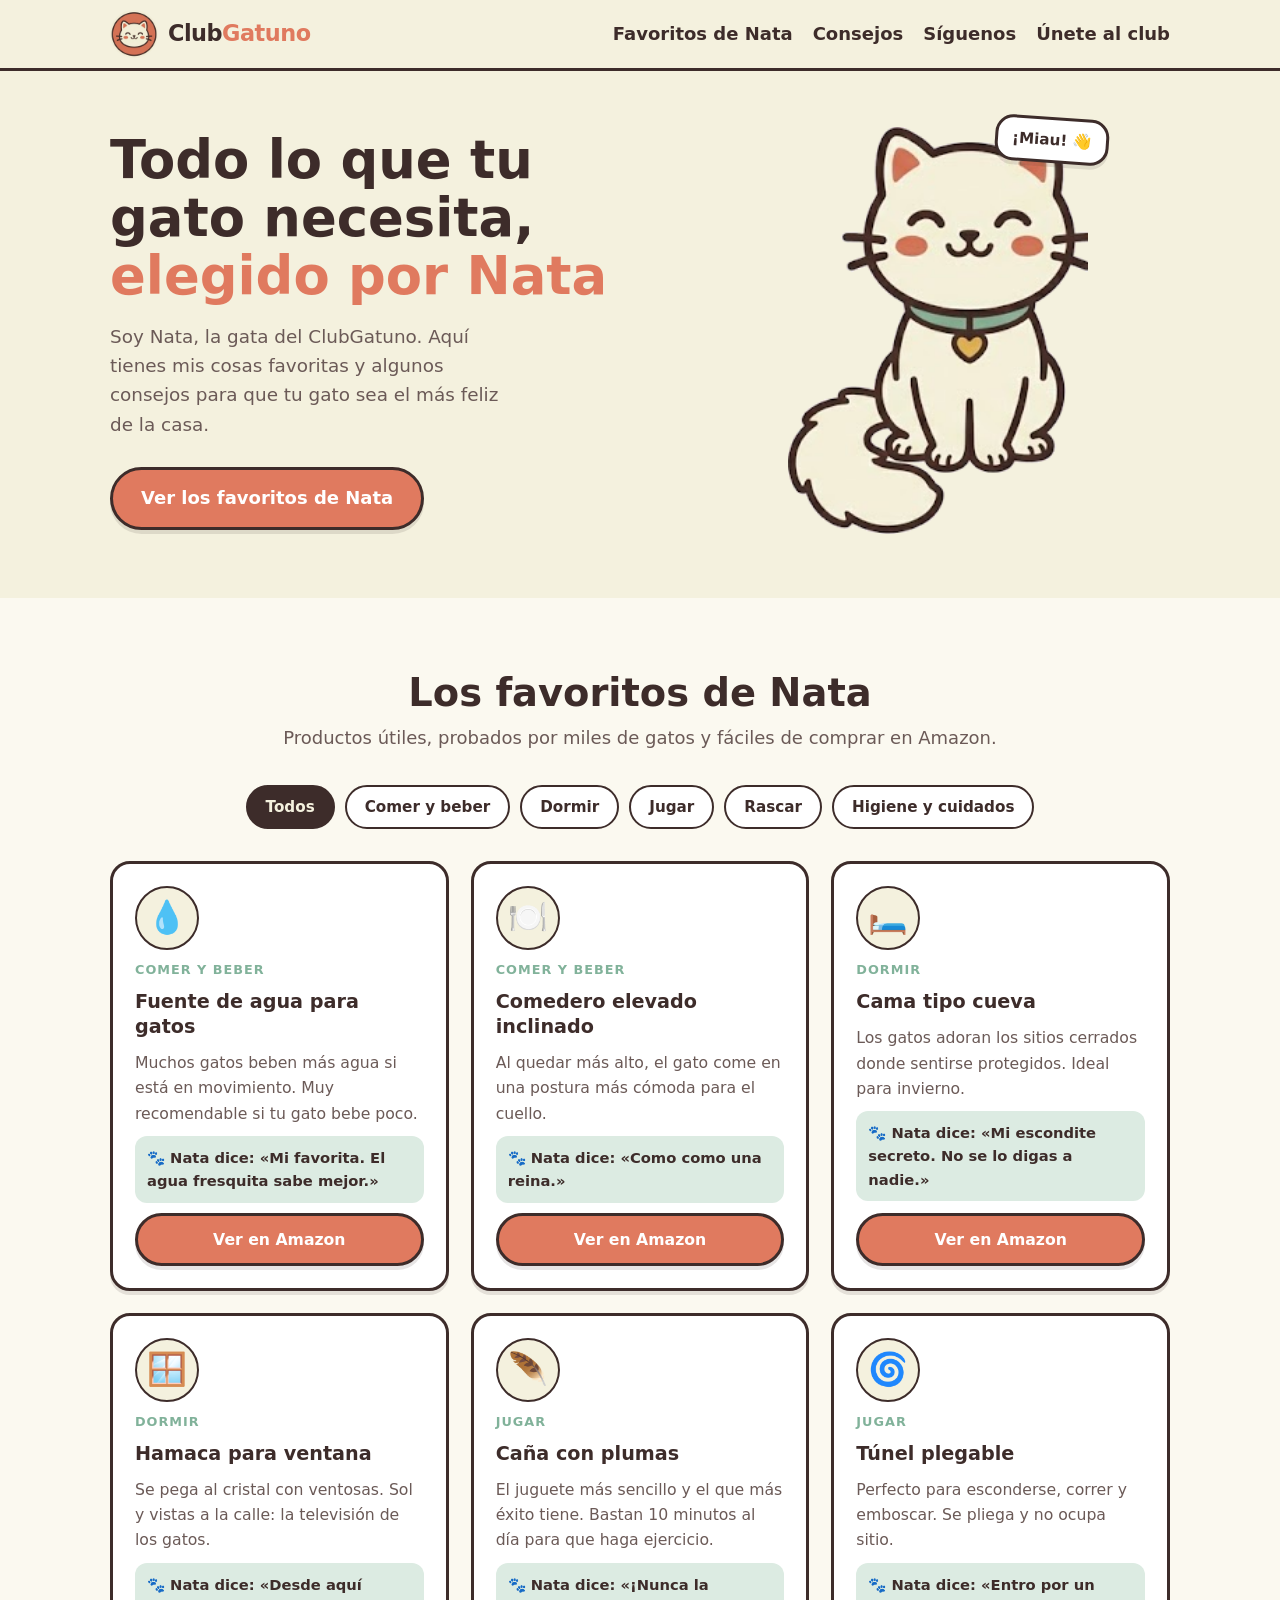
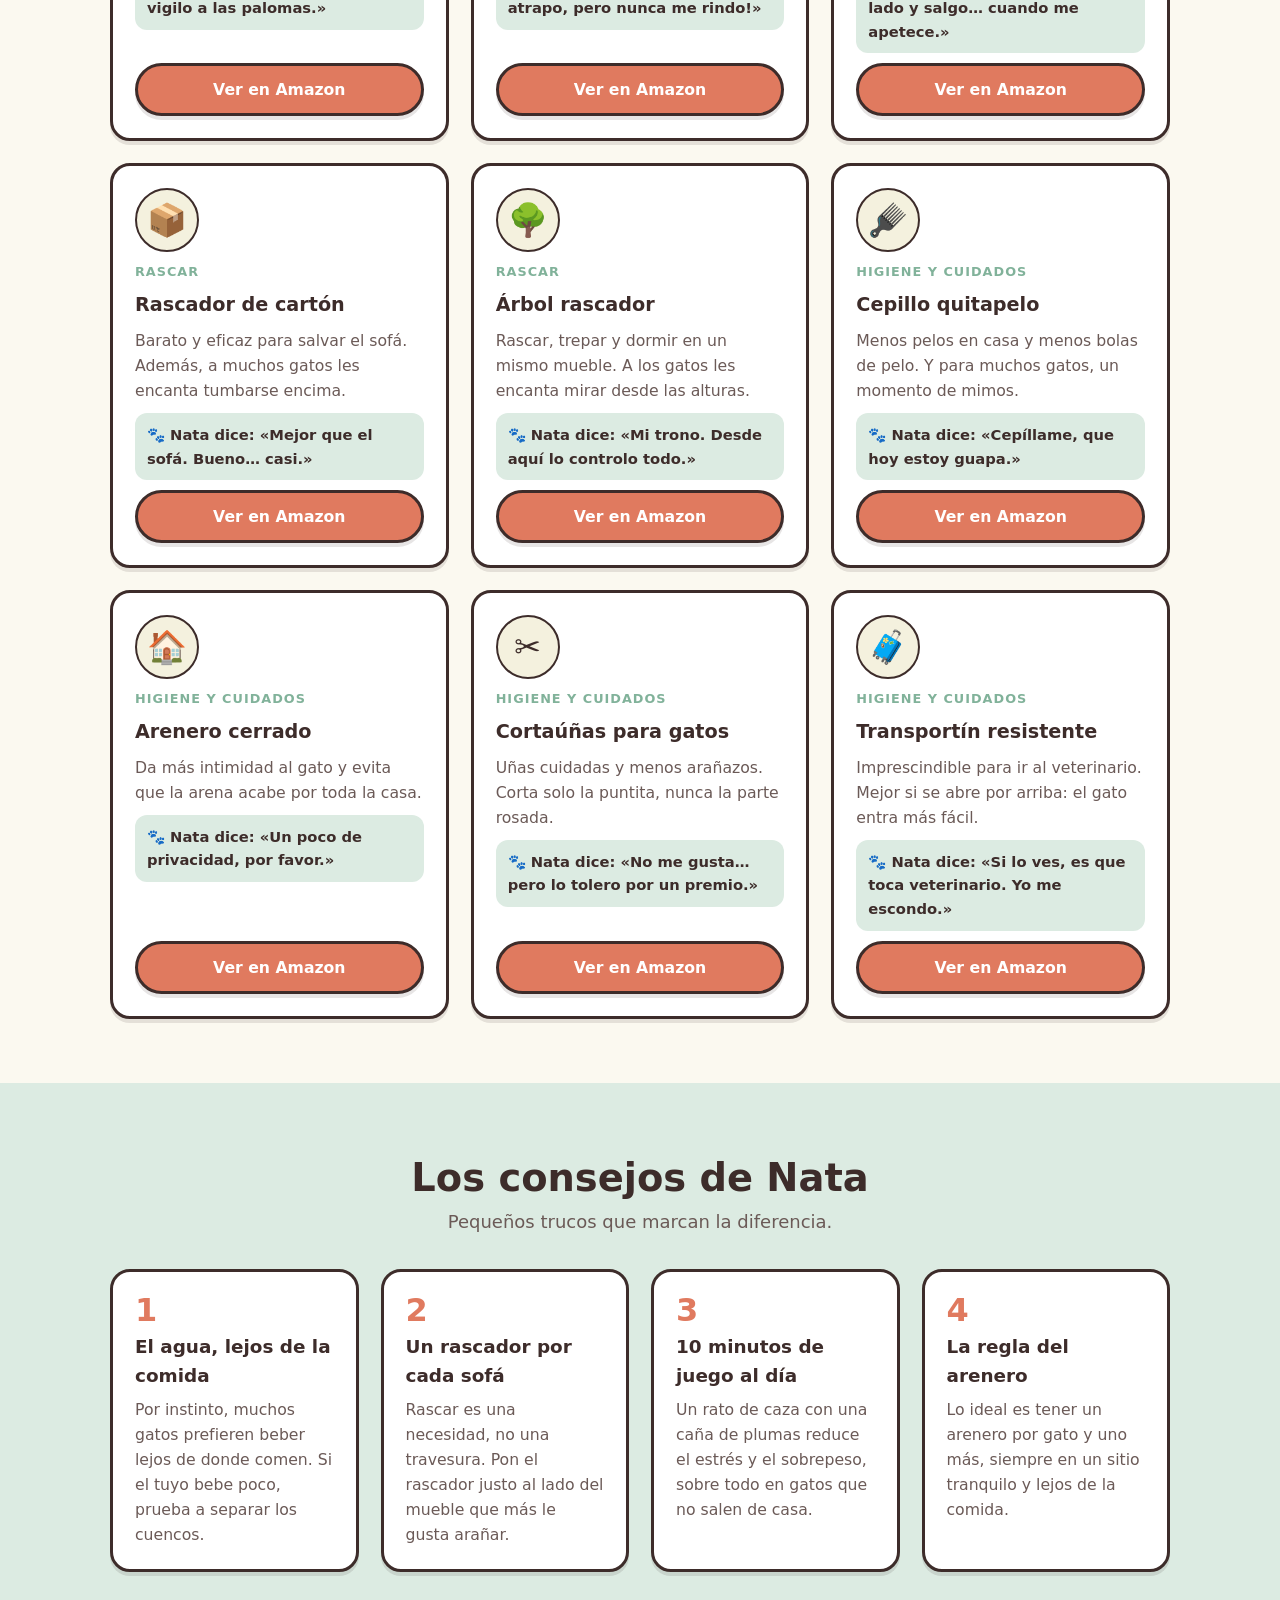
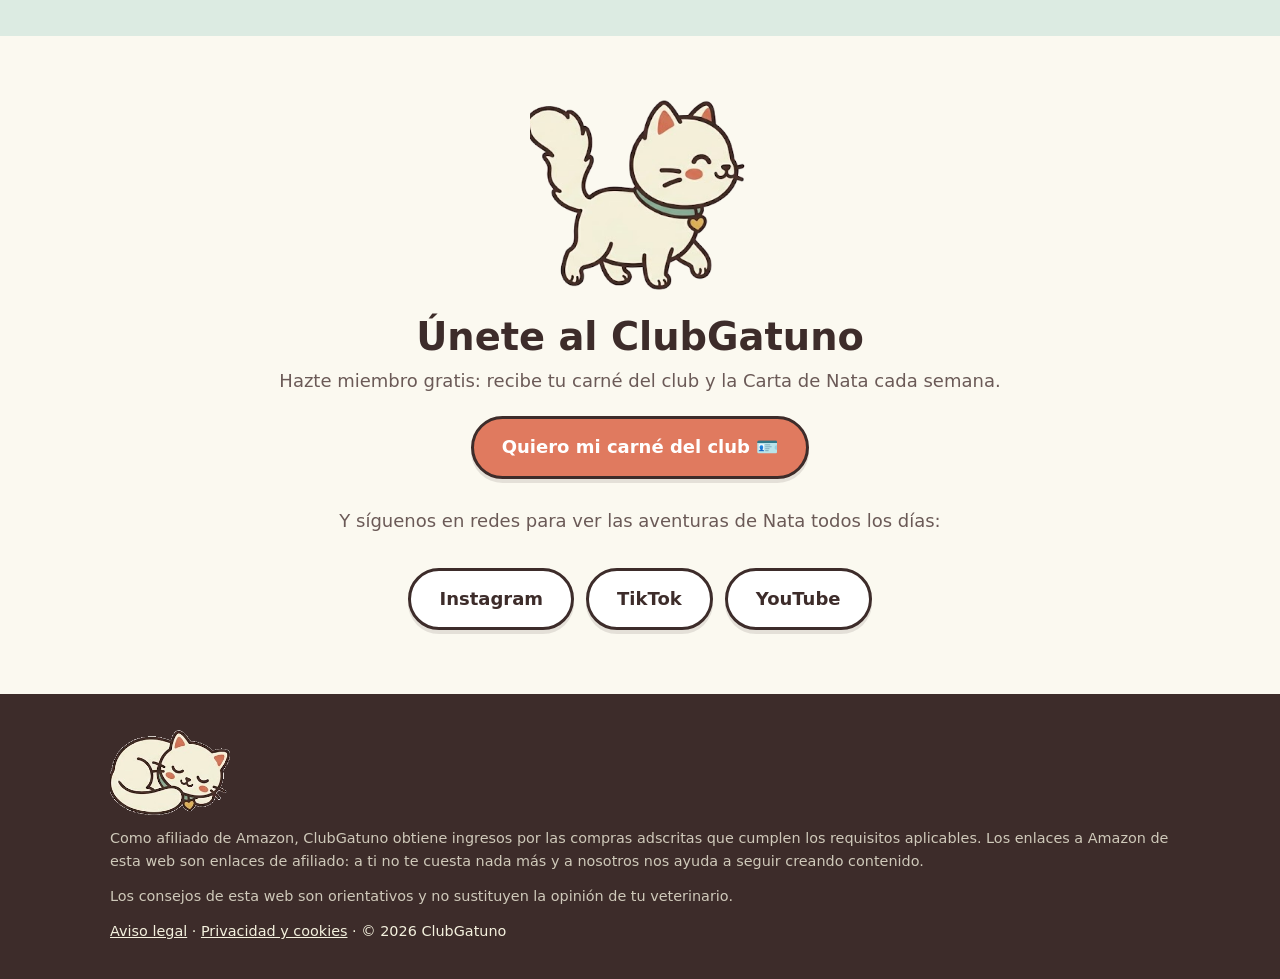
==== index.html @ f31f7a69 "Primera versión de la web de ClubGatuno Co-Authored-By: Claude Opus 5.5 <noreply@anthropic.com>" ====
<!doctype html>
<html lang="es">
<head>
  <meta charset="utf-8">
  <meta name="viewport" content="width=device-width, initial-scale=1">
  <title>ClubGatuno · Los favoritos de Nata para tu gato</title>
  <meta name="description" content="Consejos, curiosidades y los productos favoritos de Nata para que tu gato sea el más feliz de la casa.">
  <link rel="icon" href="img/favicon.png">
  <meta property="og:title" content="ClubGatuno · Los favoritos de Nata">
  <meta property="og:description" content="Consejos, curiosidades y los mejores productos para tu gato.">
  <meta property="og:image" content="https://clubgatuno.es/img/logo.png">
  <meta property="og:url" content="https://clubgatuno.es/">
  <meta property="og:type" content="website">
  <link rel="canonical" href="https://clubgatuno.es/">
  <link rel="stylesheet" href="styles.css">
</head>
<body>

  <header class="cabecera">
    <div class="contenedor">
      <a class="marca" href="#">
        <img src="img/logo.png" alt="Logo de ClubGatuno">
        <span>Club<b>Gatuno</b></span>
      </a>
      <nav>
        <ul class="menu">
          <li><a href="#favoritos">Favoritos de Nata</a></li>
          <li><a href="#consejos">Consejos</a></li>
          <li><a href="#redes">Síguenos</a></li>
          <li><a href="club.html">Únete al club</a></li>
        </ul>
      </nav>
    </div>
  </header>

  <main>
    <section class="portada">
      <div class="contenedor">
        <div>
          <h1>Todo lo que tu gato necesita, <em>elegido por Nata</em></h1>
          <p>Soy Nata, la gata del ClubGatuno. Aquí tienes mis cosas favoritas y algunos consejos para que tu gato sea el más feliz de la casa.</p>
          <a class="boton" href="#favoritos">Ver los favoritos de Nata</a>
        </div>
        <div class="portada-nata">
          <img src="img/nata-sentada.png" alt="Nata, la gata de ClubGatuno, sentada y sonriendo">
          <div class="bocadillo">¡Miau! 👋</div>
        </div>
      </div>
    </section>

    <section id="favoritos">
      <div class="contenedor">
        <div class="titulo-seccion">
          <h2>Los favoritos de Nata</h2>
          <p>Productos útiles, probados por miles de gatos y fáciles de comprar en Amazon.</p>
        </div>
        <div class="filtros" id="filtros"></div>
        <div class="rejilla" id="productos"></div>
      </div>
    </section>

    <section id="consejos" class="consejos">
      <div class="contenedor">
        <div class="titulo-seccion">
          <h2>Los consejos de Nata</h2>
          <p>Pequeños trucos que marcan la diferencia.</p>
        </div>
        <div class="lista-consejos">
          <article class="consejo">
            <div class="num">1</div>
            <h3>El agua, lejos de la comida</h3>
            <p>Por instinto, muchos gatos prefieren beber lejos de donde comen. Si el tuyo bebe poco, prueba a separar los cuencos.</p>
          </article>
          <article class="consejo">
            <div class="num">2</div>
            <h3>Un rascador por cada sofá</h3>
            <p>Rascar es una necesidad, no una travesura. Pon el rascador justo al lado del mueble que más le gusta arañar.</p>
          </article>
          <article class="consejo">
            <div class="num">3</div>
            <h3>10 minutos de juego al día</h3>
            <p>Un rato de caza con una caña de plumas reduce el estrés y el sobrepeso, sobre todo en gatos que no salen de casa.</p>
          </article>
          <article class="consejo">
            <div class="num">4</div>
            <h3>La regla del arenero</h3>
            <p>Lo ideal es tener un arenero por gato y uno más, siempre en un sitio tranquilo y lejos de la comida.</p>
          </article>
        </div>
      </div>
    </section>

    <section id="redes" class="redes">
      <div class="contenedor">
        <img class="redes-nata" src="img/nata-caminando.png" alt="Nata caminando">
        <div class="titulo-seccion">
          <h2>Únete al ClubGatuno</h2>
          <p>Hazte miembro gratis: recibe tu carné del club y la Carta de Nata cada semana.</p>
          <p style="margin-top:20px"><a class="boton" href="club.html">Quiero mi carné del club 🪪</a></p>
          <p style="margin-top:28px">Y síguenos en redes para ver las aventuras de Nata todos los días:</p>
        </div>
        <div class="botones-redes">
          <a class="boton secundario" href="https://www.instagram.com/clubgatuno.es/" target="_blank" rel="noopener">Instagram</a>
          <a class="boton secundario" href="https://www.tiktok.com/@clubgatuno.es" target="_blank" rel="noopener">TikTok</a>
          <a class="boton secundario" href="https://www.youtube.com/@Club_Gatuno" target="_blank" rel="noopener">YouTube</a>
          <!-- Cuando exista la página de Facebook, quita el comentario y pon su enlace:
          <a class="boton secundario" href="https://www.facebook.com/..." target="_blank" rel="noopener">Facebook</a>
          -->
        </div>
      </div>
    </section>
  </main>

  <footer class="pie">
    <div class="contenedor">
      <img src="img/nata-durmiendo.png" alt="" width="120">
      <p class="aviso">Como afiliado de Amazon, ClubGatuno obtiene ingresos por las compras adscritas que cumplen los requisitos aplicables. Los enlaces a Amazon de esta web son enlaces de afiliado: a ti no te cuesta nada más y a nosotros nos ayuda a seguir creando contenido.</p>
      <p class="aviso">Los consejos de esta web son orientativos y no sustituyen la opinión de tu veterinario.</p>
      <p><a href="aviso-legal.html">Aviso legal</a> · <a href="privacidad.html">Privacidad y cookies</a> · © <span id="anio"></span> ClubGatuno</p>
    </div>
  </footer>

  <script src="productos.js"></script>
  <script>
    const contenedor = document.getElementById("productos");
    const filtros = document.getElementById("filtros");

    function enlaceAmazon(p) {
      if (p.enlace) return p.enlace;
      return "https://www.amazon.es/s?k=" + encodeURIComponent(p.busqueda) + "&tag=" + AMAZON_TAG;
    }

    function pintar(categoria) {
      const lista = categoria === "todos" ? PRODUCTOS : PRODUCTOS.filter(p => p.categoria === categoria);
      contenedor.innerHTML = lista.map(p => `
        <article class="tarjeta">
          <div class="tarjeta-icono" aria-hidden="true">${p.icono}</div>
          <div class="tarjeta-categoria">${CATEGORIAS[p.categoria]}</div>
          <h3>${p.nombre}</h3>
          <p>${p.texto}</p>
          <div class="dice-nata">🐾 Nata dice: «${p.nata}»</div>
          <a class="boton" href="${enlaceAmazon(p)}" target="_blank" rel="sponsored noopener">Ver en Amazon</a>
        </article>`).join("");
    }

    const opciones = { todos: "Todos", ...CATEGORIAS };
    filtros.innerHTML = Object.entries(opciones).map(([clave, nombre]) =>
      `<button class="filtro${clave === "todos" ? " activo" : ""}" data-cat="${clave}">${nombre}</button>`).join("");
    filtros.addEventListener("click", e => {
      const b = e.target.closest(".filtro");
      if (!b) return;
      filtros.querySelectorAll(".filtro").forEach(x => x.classList.toggle("activo", x === b));
      pintar(b.dataset.cat);
    });

    pintar("todos");
    document.getElementById("anio").textContent = new Date().getFullYear();
  </script>
</body>
</html>
---- styles.css ----
:root {
  --terracota: #E07A5F;
  --terracota-oscuro: #C4644A;
  --crema: #F4F1DE;
  --crema-claro: #FBF9F0;
  --marron: #3D2C2A;
  --marron-suave: #6B5A57;
  --salvia: #81B29A;
  --salvia-claro: #DCEBE2;
  --radio: 20px;
  --sombra: 0 4px 0 rgba(61, 44, 42, 0.12);
}

* { box-sizing: border-box; margin: 0; padding: 0; }

html { scroll-behavior: smooth; }

body {
  font-family: ui-rounded, "Nunito", "Segoe UI Rounded", "Segoe UI", system-ui, sans-serif;
  background: var(--crema-claro);
  color: var(--marron);
  font-size: 18px;
  line-height: 1.6;
}

img { max-width: 100%; display: block; }
a { color: inherit; }

.contenedor { max-width: 1100px; margin: 0 auto; padding: 0 20px; }

/* ---------- Cabecera ---------- */
.cabecera {
  position: sticky; top: 0; z-index: 10;
  background: var(--crema);
  border-bottom: 3px solid var(--marron);
}
.cabecera .contenedor {
  display: flex; align-items: center; justify-content: space-between;
  gap: 16px; padding-top: 10px; padding-bottom: 10px;
}
.marca { display: flex; align-items: center; gap: 10px; text-decoration: none; }
.marca img { width: 48px; height: 48px; border-radius: 50%; }
.marca span { font-size: 1.4rem; font-weight: 800; letter-spacing: -0.5px; }
.marca span b { color: var(--terracota); }
.menu { display: flex; gap: 20px; list-style: none; }
.menu a { text-decoration: none; font-weight: 700; }
.menu a:hover { color: var(--terracota); }

/* ---------- Portada ---------- */
.portada { background: var(--crema); padding: 56px 0 64px; overflow: hidden; }
.portada .contenedor {
  display: grid; grid-template-columns: 1.2fr 1fr; align-items: center; gap: 40px;
}
.portada h1 { font-size: clamp(2.1rem, 5vw, 3.3rem); line-height: 1.1; font-weight: 900; margin-bottom: 16px; }
.portada h1 em { font-style: normal; color: var(--terracota); }
.portada p { font-size: 1.15rem; color: var(--marron-suave); margin-bottom: 28px; max-width: 34ch; }
.portada-nata { position: relative; justify-self: center; }
.portada-nata img { width: min(300px, 70vw); }
.bocadillo {
  position: absolute; top: -10px; right: -20px;
  background: #fff; border: 3px solid var(--marron); border-radius: 18px;
  padding: 8px 14px; font-weight: 800; font-size: 0.95rem;
  box-shadow: var(--sombra); transform: rotate(4deg);
}

.boton {
  display: inline-block; background: var(--terracota); color: #fff;
  font-weight: 800; text-decoration: none; padding: 14px 28px;
  border-radius: 999px; border: 3px solid var(--marron);
  box-shadow: var(--sombra); transition: transform .15s, background .15s;
}
.boton:hover { background: var(--terracota-oscuro); transform: translateY(-2px); }

/* ---------- Secciones ---------- */
section { padding: 64px 0; }
.titulo-seccion { text-align: center; margin-bottom: 32px; }
.titulo-seccion h2 { font-size: clamp(1.8rem, 4vw, 2.4rem); font-weight: 900; }
.titulo-seccion p { color: var(--marron-suave); }

/* ---------- Filtros ---------- */
.filtros { display: flex; flex-wrap: wrap; justify-content: center; gap: 10px; margin-bottom: 32px; }
.filtro {
  font: inherit; font-size: 0.95rem; font-weight: 700; cursor: pointer;
  background: #fff; color: var(--marron);
  border: 2px solid var(--marron); border-radius: 999px; padding: 8px 18px;
}
.filtro:hover { background: var(--salvia-claro); }
.filtro.activo { background: var(--marron); color: var(--crema); }

/* ---------- Productos ---------- */
.rejilla { display: grid; grid-template-columns: repeat(auto-fill, minmax(250px, 1fr)); gap: 22px; }
.tarjeta {
  background: #fff; border: 3px solid var(--marron); border-radius: var(--radio);
  box-shadow: var(--sombra); padding: 22px; display: flex; flex-direction: column; gap: 10px;
}
.tarjeta-icono {
  width: 64px; height: 64px; border-radius: 50%;
  background: var(--crema); border: 2px solid var(--marron);
  display: grid; place-items: center; font-size: 2rem;
}
.tarjeta-categoria { font-size: 0.8rem; font-weight: 800; text-transform: uppercase; letter-spacing: 1px; color: var(--salvia); }
.tarjeta h3 { font-size: 1.2rem; line-height: 1.3; }
.tarjeta p { font-size: 0.98rem; color: var(--marron-suave); }
.tarjeta .dice-nata {
  background: var(--salvia-claro); border-radius: 12px; padding: 10px 12px;
  font-size: 0.92rem; font-weight: 700; color: var(--marron);
}
.tarjeta .boton { margin-top: auto; text-align: center; padding: 11px 20px; font-size: 0.98rem; }

/* ---------- Consejos ---------- */
.consejos { background: var(--salvia-claro); }
.lista-consejos { display: grid; grid-template-columns: repeat(auto-fit, minmax(240px, 1fr)); gap: 22px; }
.consejo { background: #fff; border-radius: var(--radio); border: 3px solid var(--marron); padding: 22px; box-shadow: var(--sombra); }
.consejo .num { font-size: 2rem; font-weight: 900; color: var(--terracota); line-height: 1; }
.consejo h3 { margin: 6px 0; font-size: 1.15rem; }
.consejo p { font-size: 0.98rem; color: var(--marron-suave); }

/* ---------- Redes ---------- */
.redes { text-align: center; }
.redes-nata { width: 220px; margin: 0 auto 16px; }
.botones-redes { display: flex; flex-wrap: wrap; justify-content: center; gap: 12px; margin-top: 24px; }
.boton.secundario { background: #fff; color: var(--marron); }
.boton.secundario:hover { background: var(--crema); }

/* ---------- Pie ---------- */
.pie { background: var(--marron); color: var(--crema); padding: 36px 0; font-size: 0.9rem; }
.pie .contenedor { display: flex; flex-direction: column; gap: 12px; }
.pie a { color: var(--crema); }
.pie .aviso { opacity: 0.8; }

/* ---------- Páginas legales ---------- */
.legal { max-width: 760px; padding: 48px 20px; }
.legal h1 { font-size: 2rem; margin-bottom: 16px; }
.legal h2 { font-size: 1.25rem; margin: 24px 0 8px; }
.legal p, .legal li { margin-bottom: 10px; }
.legal ul { padding-left: 22px; }
.pendiente { background: #FFF1C2; padding: 0 4px; border-radius: 4px; }

/* ---------- Móvil ---------- */
@media (max-width: 760px) {
  body { font-size: 17px; }
  .menu { display: none; }
  .portada { padding: 36px 0 48px; }
  .portada .contenedor { grid-template-columns: 1fr; text-align: center; }
  .portada p { margin-left: auto; margin-right: auto; }
  .portada-nata { order: -1; }
  .portada-nata img { width: 200px; }
  .bocadillo { right: -30px; }
  section { padding: 48px 0; }
}
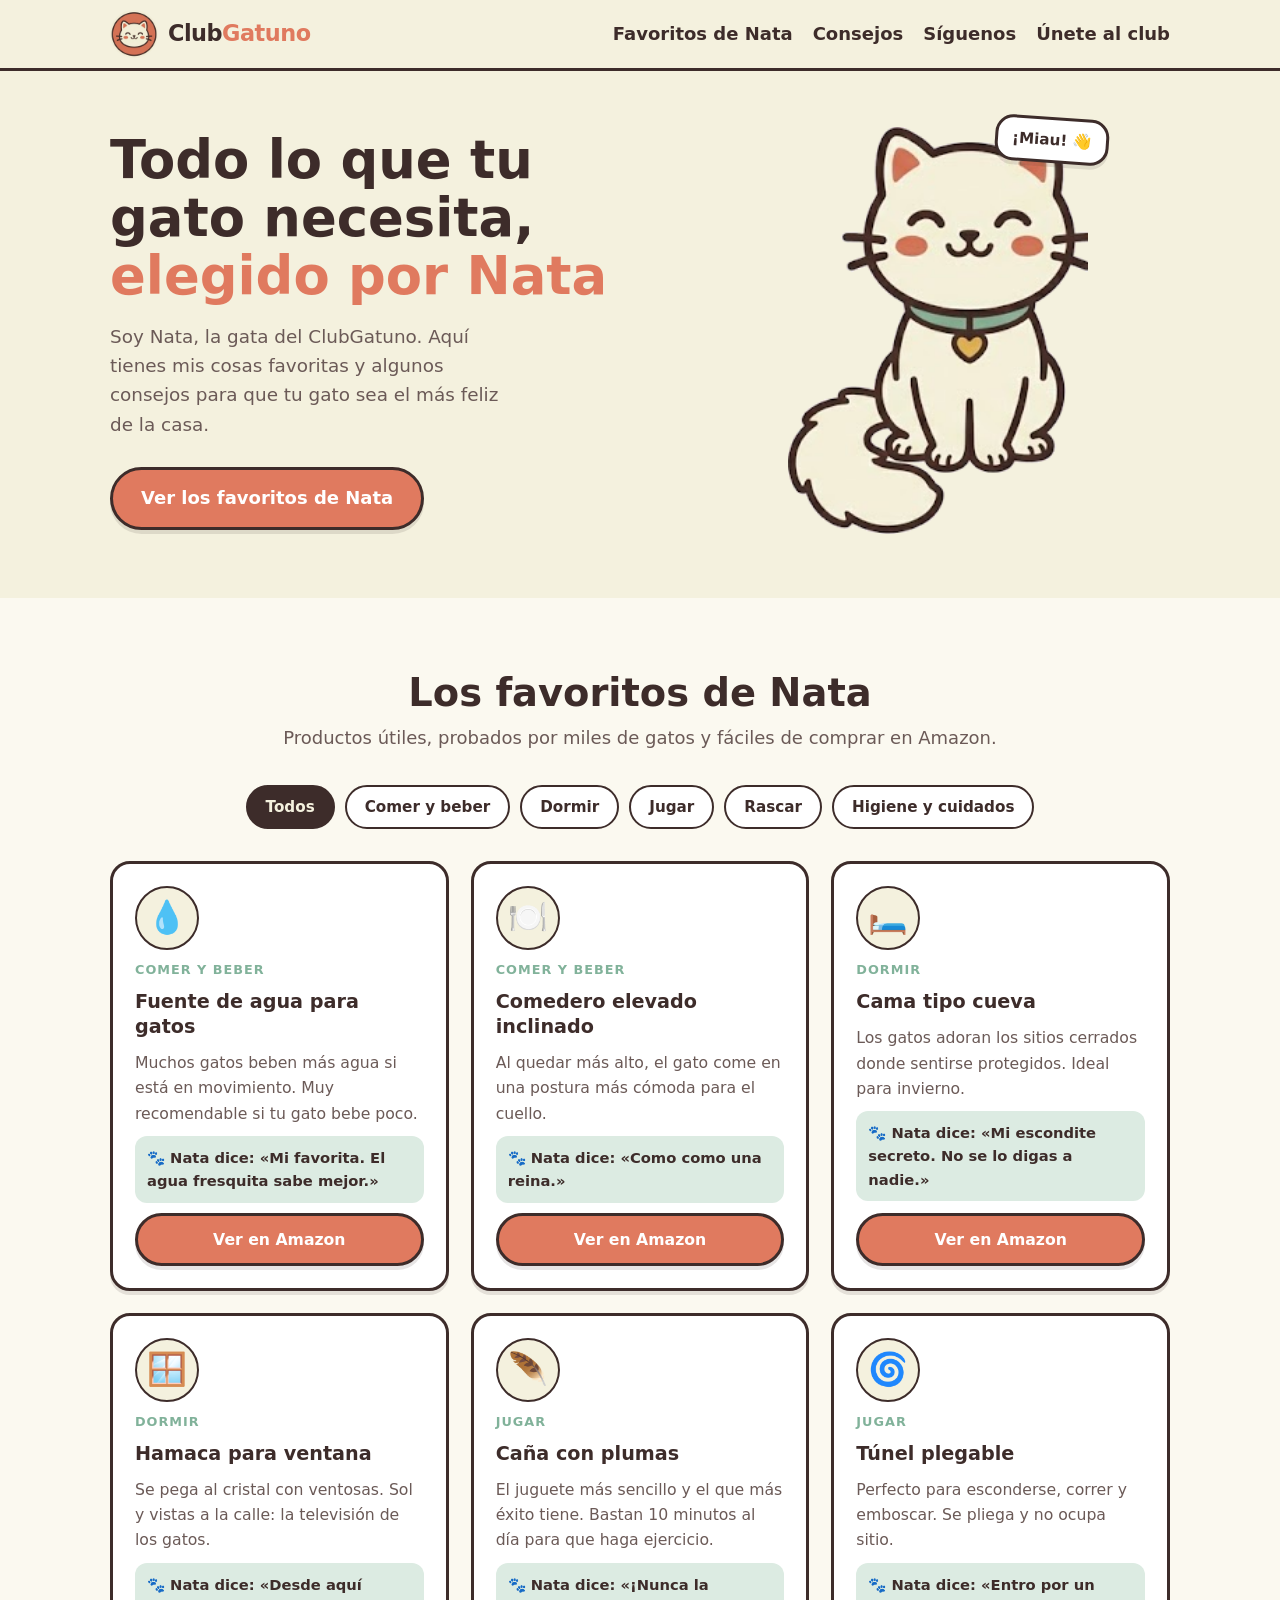
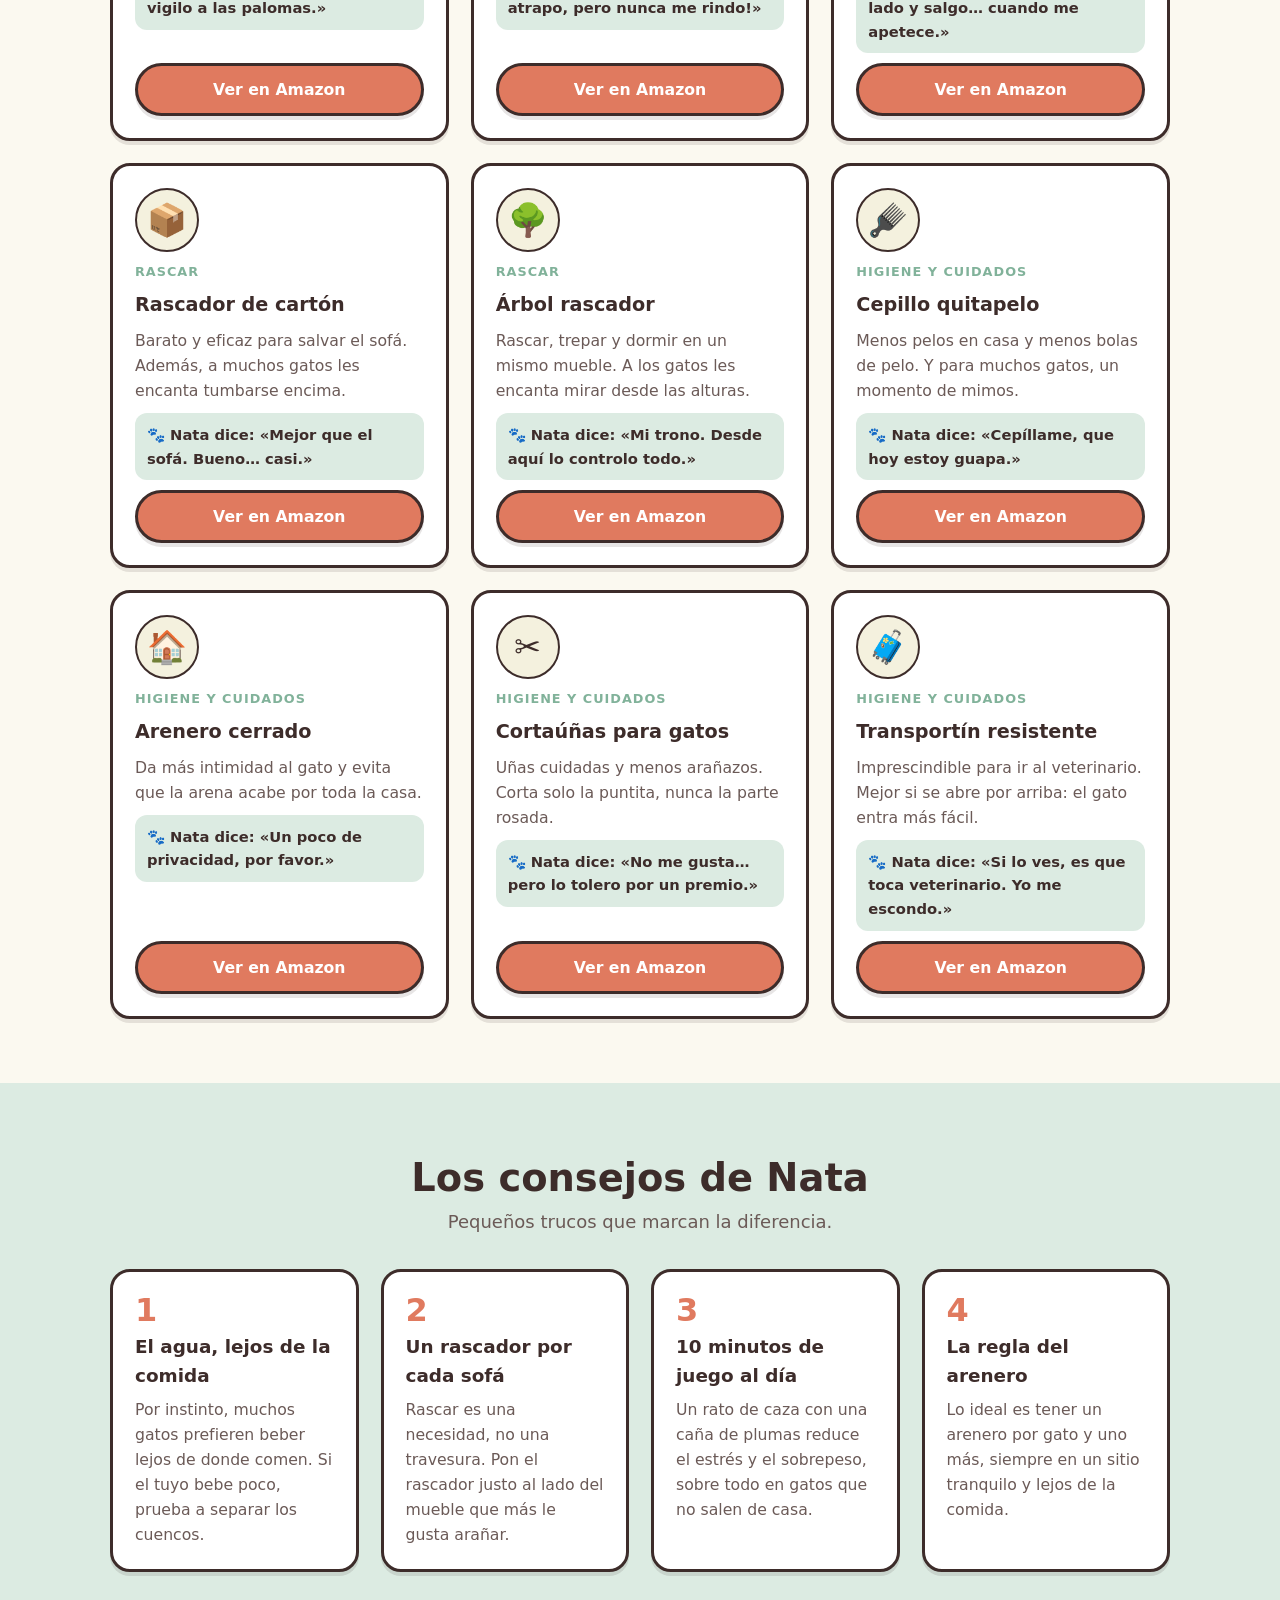
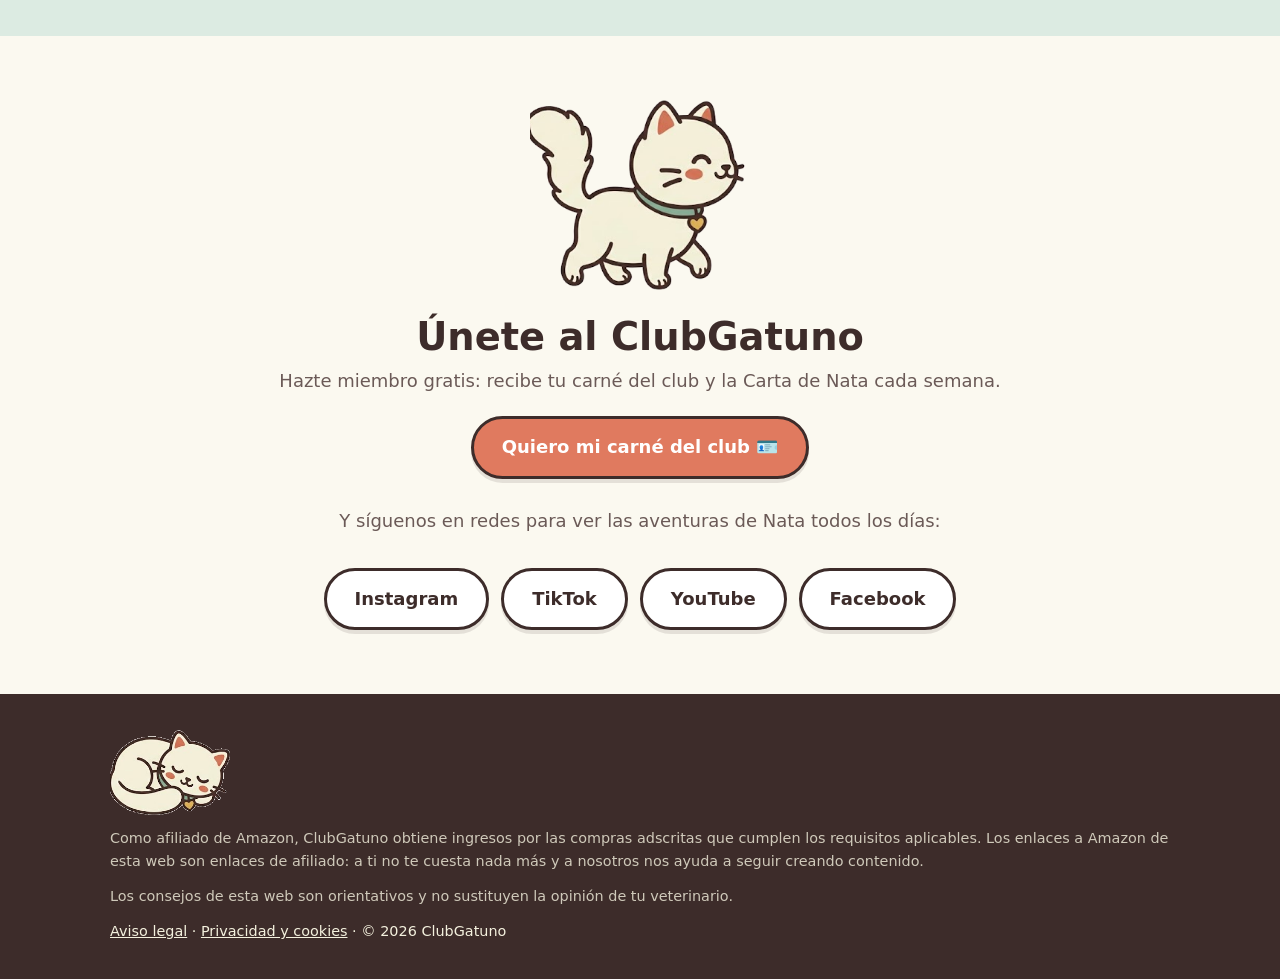
==== commit 355a183e: "Añadir la página de Facebook Co-Authored-By: Claude Opus 5.5 <noreply@anthropic.com>" ====
--- a/index.html
+++ b/index.html
@@ -103,9 +103,7 @@
           <a class="boton secundario" href="https://www.instagram.com/clubgatuno.es/" target="_blank" rel="noopener">Instagram</a>
           <a class="boton secundario" href="https://www.tiktok.com/@clubgatuno.es" target="_blank" rel="noopener">TikTok</a>
           <a class="boton secundario" href="https://www.youtube.com/@Club_Gatuno" target="_blank" rel="noopener">YouTube</a>
-          <!-- Cuando exista la página de Facebook, quita el comentario y pon su enlace:
-          <a class="boton secundario" href="https://www.facebook.com/..." target="_blank" rel="noopener">Facebook</a>
-          -->
+          <a class="boton secundario" href="https://www.facebook.com/profile.php?id=61595027027108" target="_blank" rel="noopener">Facebook</a>
         </div>
       </div>
     </section>
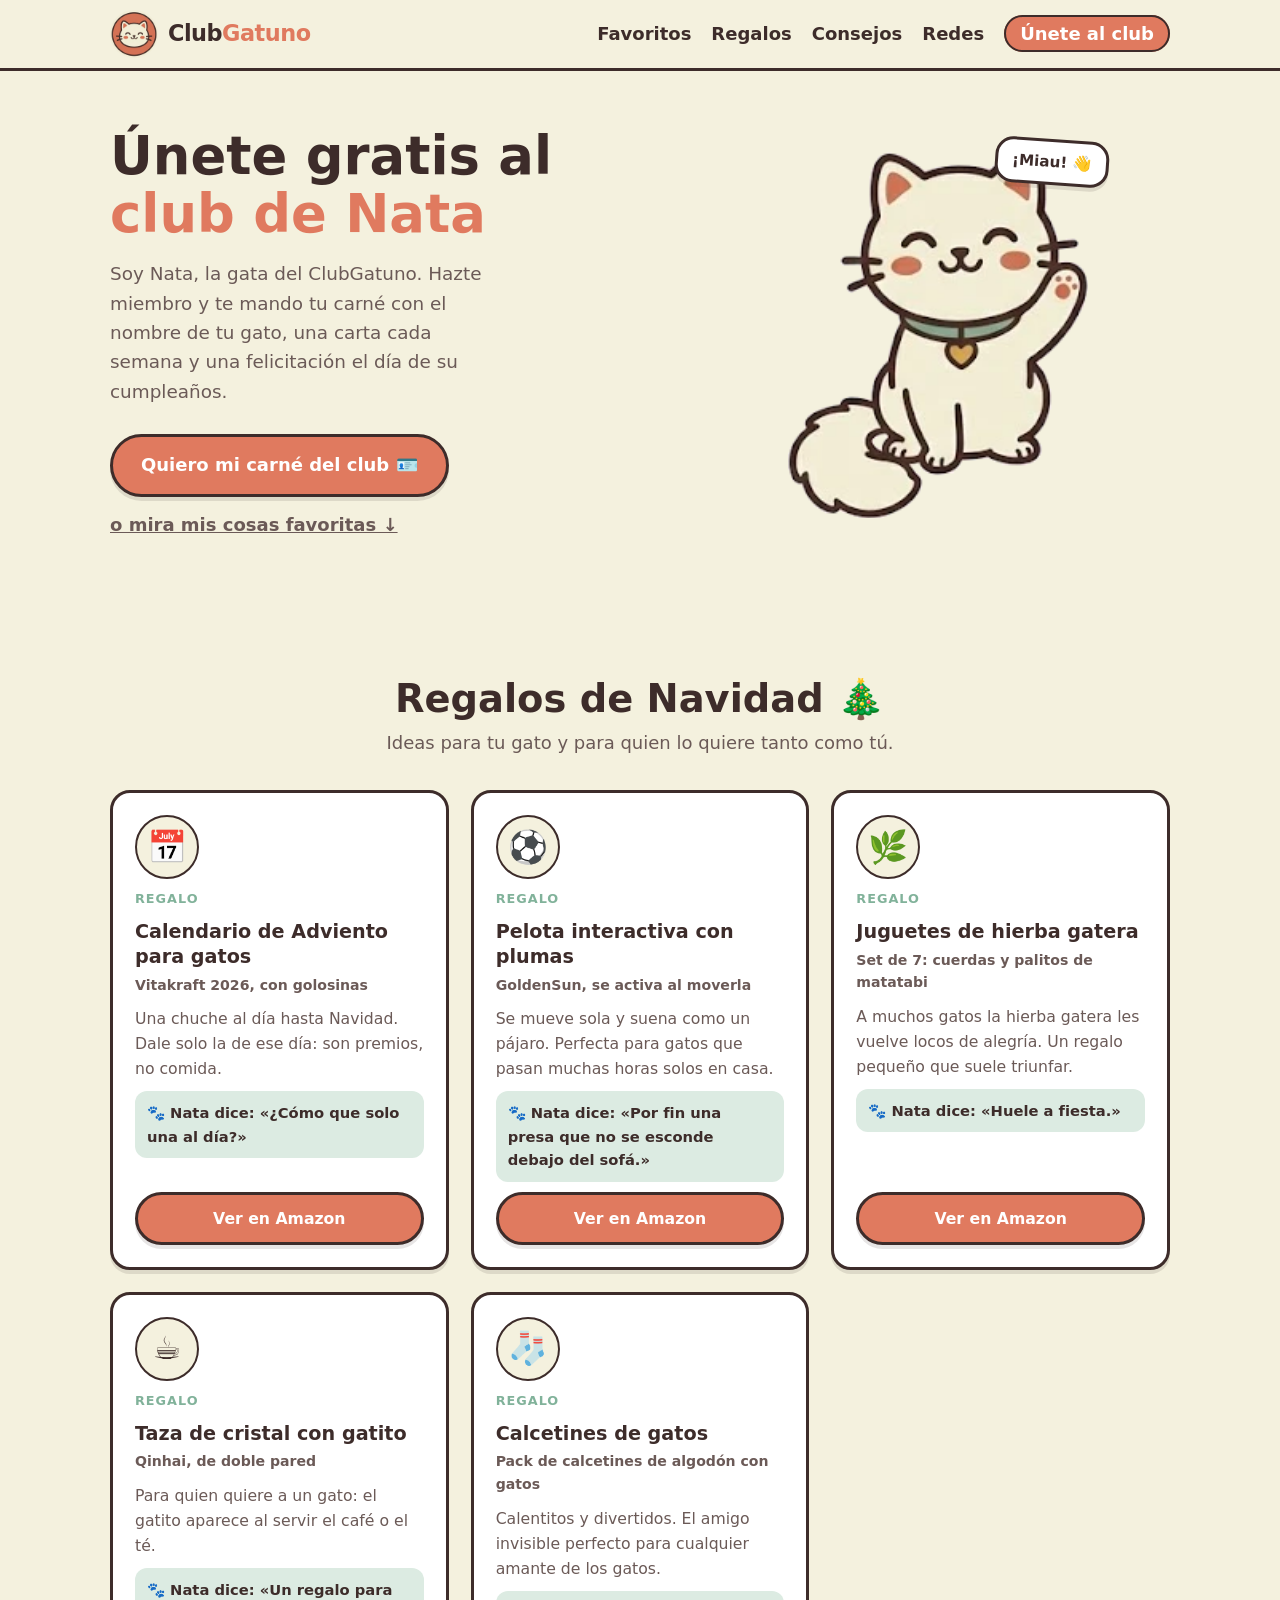
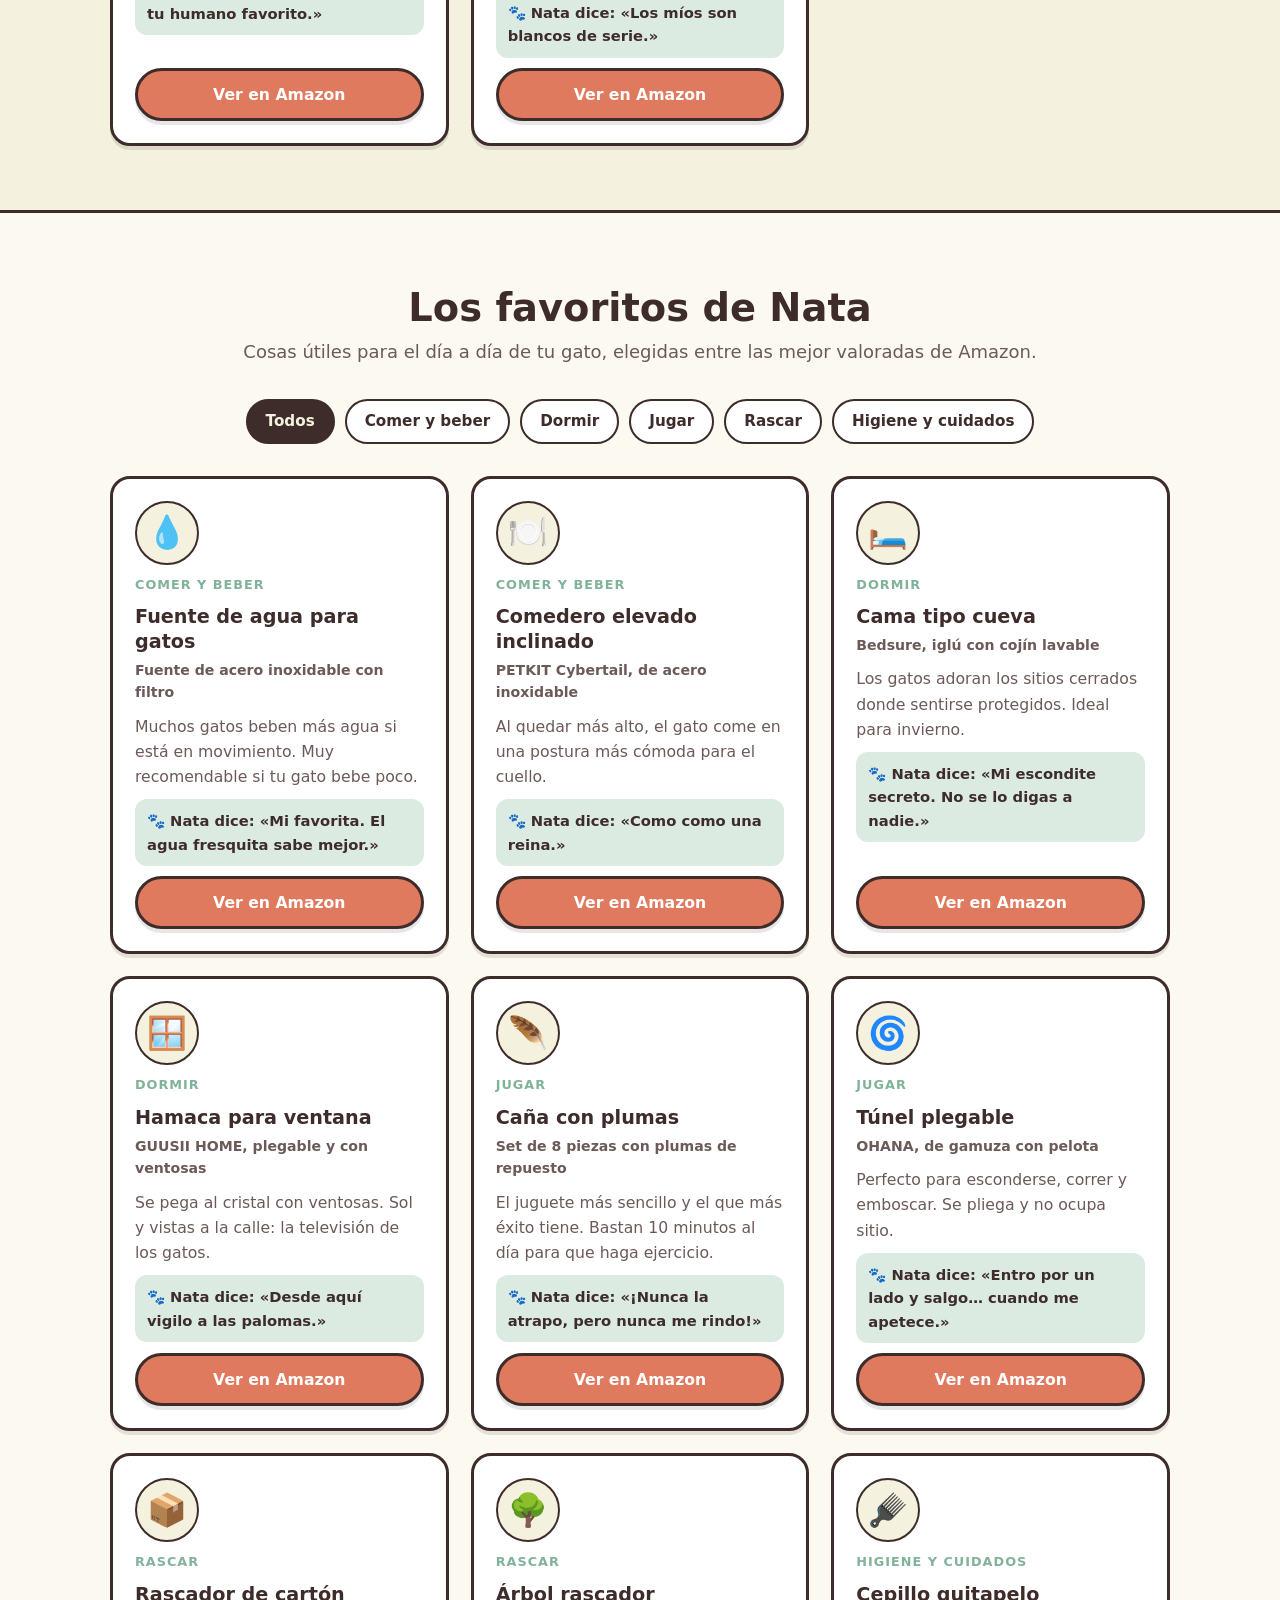
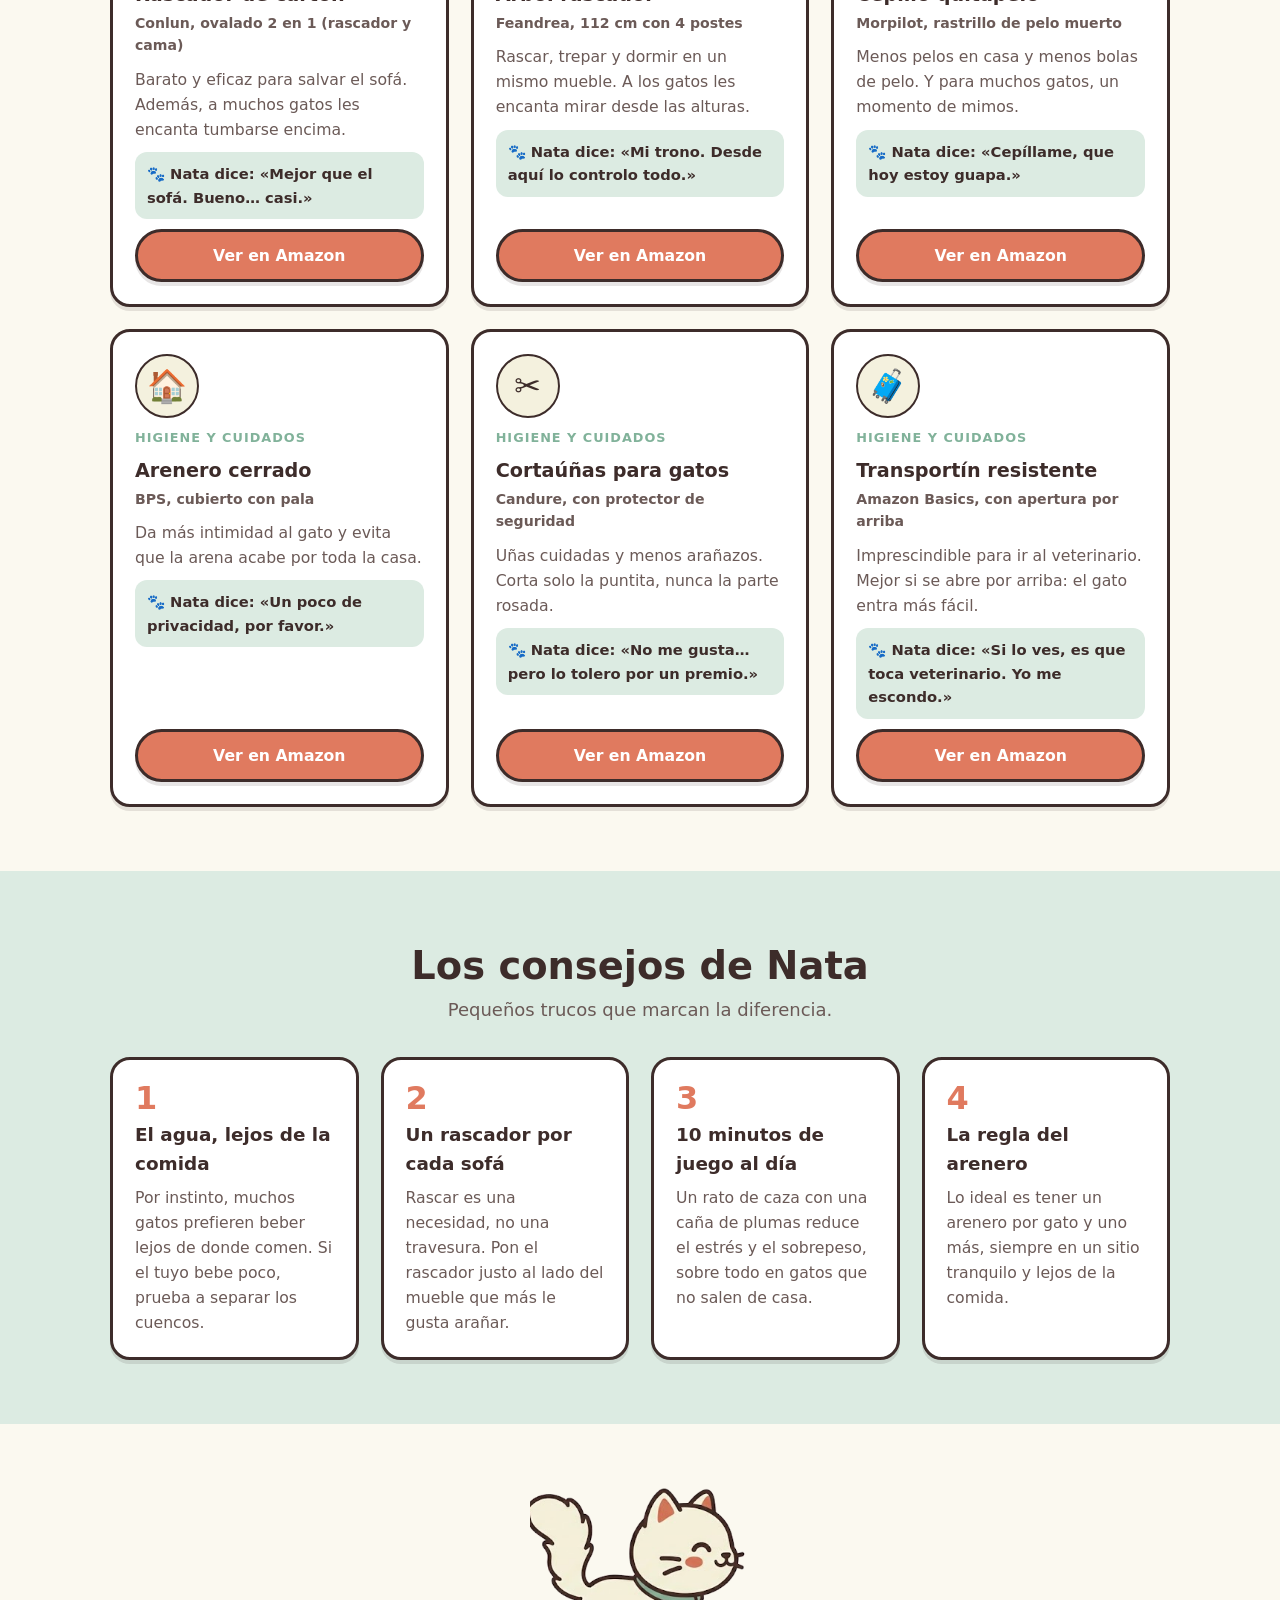
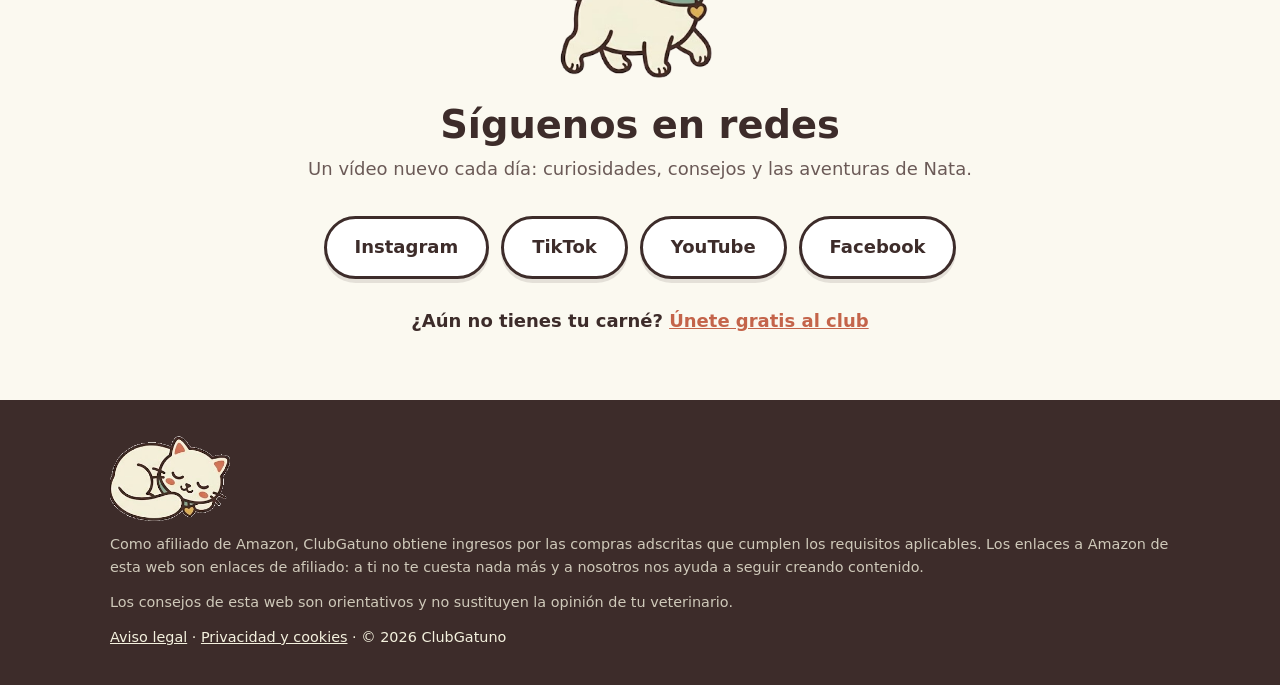
==== commit 238bcef3: "Portada con el club primero, menú en el móvil, productos concretos y regalos de Navidad - La portada" ====
--- a/index.html
+++ b/index.html
@@ -3,16 +3,22 @@
 <head>
   <meta charset="utf-8">
   <meta name="viewport" content="width=device-width, initial-scale=1">
-  <title>ClubGatuno · Los favoritos de Nata para tu gato</title>
-  <meta name="description" content="Consejos, curiosidades y los productos favoritos de Nata para que tu gato sea el más feliz de la casa.">
+  <title>ClubGatuno · El club gratis para quien quiere a su gato</title>
+  <meta name="description" content="Únete gratis al club de Nata: carné con el nombre de tu gato, una carta cada semana y una felicitación por su cumpleaños. Además, consejos y los favoritos de Nata.">
   <link rel="icon" href="img/favicon.png">
-  <meta property="og:title" content="ClubGatuno · Los favoritos de Nata">
-  <meta property="og:description" content="Consejos, curiosidades y los mejores productos para tu gato.">
-  <meta property="og:image" content="https://clubgatuno.es/img/logo.png">
+  <meta property="og:title" content="ClubGatuno · Únete gratis al club de Nata">
+  <meta property="og:description" content="Carné con el nombre de tu gato, una carta cada semana y consejos para que sea el más feliz de la casa.">
+  <meta property="og:image" content="https://clubgatuno.es/img/compartir.png">
+  <meta property="og:image:width" content="1200">
+  <meta property="og:image:height" content="630">
+  <meta property="og:locale" content="es_ES">
+  <meta property="og:site_name" content="ClubGatuno">
+  <meta name="twitter:card" content="summary_large_image">
   <meta property="og:url" content="https://clubgatuno.es/">
   <meta property="og:type" content="website">
   <link rel="canonical" href="https://clubgatuno.es/">
   <link rel="stylesheet" href="styles.css">
+  <!-- Cloudflare Web Analytics --><script type='module' src='https://static.cloudflareinsights.com/beacon.min.js' data-cf-beacon='{"token": "28d118872ca0471791528103355aa929"}'></script><!-- End Cloudflare Web Analytics -->
 </head>
 <body>
 
@@ -22,12 +28,14 @@
         <img src="img/logo.png" alt="Logo de ClubGatuno">
         <span>Club<b>Gatuno</b></span>
       </a>
+      <a class="cabecera-club" href="club.html">Únete al club</a>
       <nav>
         <ul class="menu">
-          <li><a href="#favoritos">Favoritos de Nata</a></li>
+          <li><a href="#favoritos">Favoritos</a></li>
+          <li><a href="#regalos">Regalos</a></li>
           <li><a href="#consejos">Consejos</a></li>
-          <li><a href="#redes">Síguenos</a></li>
-          <li><a href="club.html">Únete al club</a></li>
+          <li><a href="#redes">Redes</a></li>
+          <li><a class="menu-club" href="club.html">Únete al club</a></li>
         </ul>
       </nav>
     </div>
@@ -37,14 +45,27 @@
     <section class="portada">
       <div class="contenedor">
         <div>
-          <h1>Todo lo que tu gato necesita, <em>elegido por Nata</em></h1>
-          <p>Soy Nata, la gata del ClubGatuno. Aquí tienes mis cosas favoritas y algunos consejos para que tu gato sea el más feliz de la casa.</p>
-          <a class="boton" href="#favoritos">Ver los favoritos de Nata</a>
+          <h1>Únete gratis al <em>club de Nata</em></h1>
+          <p>Soy Nata, la gata del ClubGatuno. Hazte miembro y te mando tu carné con el nombre de tu gato, una carta cada semana y una felicitación el día de su cumpleaños.</p>
+          <div class="portada-botones">
+            <a class="boton" href="club.html">Quiero mi carné del club 🪪</a>
+            <a class="enlace-suave" href="#favoritos">o mira mis cosas favoritas ↓</a>
+          </div>
         </div>
         <div class="portada-nata">
-          <img src="img/nata-sentada.png" alt="Nata, la gata de ClubGatuno, sentada y sonriendo">
+          <img src="img/nata-saludando.png" alt="Nata, la gata de ClubGatuno, saludando">
           <div class="bocadillo">¡Miau! 👋</div>
         </div>
+      </div>
+    </section>
+
+    <section id="regalos" class="regalos" hidden>
+      <div class="contenedor">
+        <div class="titulo-seccion">
+          <h2>Regalos de Navidad 🎄</h2>
+          <p>Ideas para tu gato y para quien lo quiere tanto como tú.</p>
+        </div>
+        <div class="rejilla" id="productos-regalos"></div>
       </div>
     </section>
 
@@ -52,7 +73,7 @@
       <div class="contenedor">
         <div class="titulo-seccion">
           <h2>Los favoritos de Nata</h2>
-          <p>Productos útiles, probados por miles de gatos y fáciles de comprar en Amazon.</p>
+          <p>Cosas útiles para el día a día de tu gato, elegidas entre las mejor valoradas de Amazon.</p>
         </div>
         <div class="filtros" id="filtros"></div>
         <div class="rejilla" id="productos"></div>
@@ -94,10 +115,8 @@
       <div class="contenedor">
         <img class="redes-nata" src="img/nata-caminando.png" alt="Nata caminando">
         <div class="titulo-seccion">
-          <h2>Únete al ClubGatuno</h2>
-          <p>Hazte miembro gratis: recibe tu carné del club y la Carta de Nata cada semana.</p>
-          <p style="margin-top:20px"><a class="boton" href="club.html">Quiero mi carné del club 🪪</a></p>
-          <p style="margin-top:28px">Y síguenos en redes para ver las aventuras de Nata todos los días:</p>
+          <h2>Síguenos en redes</h2>
+          <p>Un vídeo nuevo cada día: curiosidades, consejos y las aventuras de Nata.</p>
         </div>
         <div class="botones-redes">
           <a class="boton secundario" href="https://www.instagram.com/clubgatuno.es/" target="_blank" rel="noopener">Instagram</a>
@@ -105,6 +124,7 @@
           <a class="boton secundario" href="https://www.youtube.com/@Club_Gatuno" target="_blank" rel="noopener">YouTube</a>
           <a class="boton secundario" href="https://www.facebook.com/profile.php?id=61595027027108" target="_blank" rel="noopener">Facebook</a>
         </div>
+        <p class="recordatorio-club">¿Aún no tienes tu carné? <a href="club.html">Únete gratis al club</a></p>
       </div>
     </section>
   </main>
@@ -124,21 +144,40 @@
     const filtros = document.getElementById("filtros");
 
     function enlaceAmazon(p) {
-      if (p.enlace) return p.enlace;
-      return "https://www.amazon.es/s?k=" + encodeURIComponent(p.busqueda) + "&tag=" + AMAZON_TAG;
+      if (p.asin) return "https://www.amazon.es/dp/" + p.asin + "?tag=" + AMAZON_TAG;
+      // Filtro de Amazon "4 estrellas o más"
+      return "https://www.amazon.es/s?k=" + encodeURIComponent(p.busqueda) + "&rh=p_72%3A831280031&tag=" + AMAZON_TAG;
+    }
+
+    // Solo productos de 4 estrellas o más: las búsquedas ya llevan el filtro;
+    // un producto concreto (con "asin") necesita "estrellas" >= 4.
+    const BUENOS = PRODUCTOS.filter(p => !p.asin || (p.estrellas || 0) >= ESTRELLAS_MINIMAS);
+    const VISIBLES = BUENOS.filter(p => p.categoria !== "regalos");
+    const REGALOS = BUENOS.filter(p => p.categoria === "regalos");
+
+    function tarjeta(p) {
+      return `
+        <article class="tarjeta">
+          <div class="tarjeta-icono" aria-hidden="true">${p.icono}</div>
+          <div class="tarjeta-categoria">${CATEGORIAS[p.categoria] || "Regalo"}</div>
+          <h3>${p.nombre}</h3>
+          ${p.modelo ? `<div class="tarjeta-modelo">${p.modelo}</div>` : ""}
+          <p>${p.texto}</p>
+          <div class="dice-nata">🐾 Nata dice: «${p.nata}»</div>
+          <a class="boton" href="${enlaceAmazon(p)}" target="_blank" rel="sponsored noopener">Ver en Amazon</a>
+        </article>`;
     }
 
     function pintar(categoria) {
-      const lista = categoria === "todos" ? PRODUCTOS : PRODUCTOS.filter(p => p.categoria === categoria);
-      contenedor.innerHTML = lista.map(p => `
-        <article class="tarjeta">
-          <div class="tarjeta-icono" aria-hidden="true">${p.icono}</div>
-          <div class="tarjeta-categoria">${CATEGORIAS[p.categoria]}</div>
-          <h3>${p.nombre}</h3>
-          <p>${p.texto}</p>
-          <div class="dice-nata">🐾 Nata dice: «${p.nata}»</div>
-          <a class="boton" href="${enlaceAmazon(p)}" target="_blank" rel="sponsored noopener">Ver en Amazon</a>
-        </article>`).join("");
+      const lista = categoria === "todos" ? VISIBLES : VISIBLES.filter(p => p.categoria === categoria);
+      contenedor.innerHTML = lista.map(tarjeta).join("");
+    }
+
+    if (MOSTRAR_REGALOS && REGALOS.length) {
+      document.getElementById("productos-regalos").innerHTML = REGALOS.map(tarjeta).join("");
+      document.getElementById("regalos").hidden = false;
+    } else {
+      document.querySelector('.menu a[href="#regalos"]').parentElement.remove();
     }
 
     const opciones = { todos: "Todos", ...CATEGORIAS };
--- a/styles.css
+++ b/styles.css
@@ -45,6 +45,13 @@
 .menu { display: flex; gap: 20px; list-style: none; }
 .menu a { text-decoration: none; font-weight: 700; }
 .menu a:hover { color: var(--terracota); }
+.menu a.menu-club {
+  background: var(--terracota); color: #fff; padding: 6px 14px;
+  border: 2px solid var(--marron); border-radius: 999px;
+}
+.menu a.menu-club:hover { background: var(--terracota-oscuro); color: #fff; }
+section[id] { scroll-margin-top: 80px; }
+.cabecera-club { display: none; }
 
 /* ---------- Portada ---------- */
 .portada { background: var(--crema); padding: 56px 0 64px; overflow: hidden; }
@@ -54,6 +61,9 @@
 .portada h1 { font-size: clamp(2.1rem, 5vw, 3.3rem); line-height: 1.1; font-weight: 900; margin-bottom: 16px; }
 .portada h1 em { font-style: normal; color: var(--terracota); }
 .portada p { font-size: 1.15rem; color: var(--marron-suave); margin-bottom: 28px; max-width: 34ch; }
+.portada-botones { display: flex; flex-wrap: wrap; align-items: center; gap: 14px 22px; }
+.enlace-suave { font-weight: 700; color: var(--marron-suave); }
+.enlace-suave:hover { color: var(--terracota); }
 .portada-nata { position: relative; justify-self: center; }
 .portada-nata img { width: min(300px, 70vw); }
 .bocadillo {
@@ -100,12 +110,16 @@
 }
 .tarjeta-categoria { font-size: 0.8rem; font-weight: 800; text-transform: uppercase; letter-spacing: 1px; color: var(--salvia); }
 .tarjeta h3 { font-size: 1.2rem; line-height: 1.3; }
+.tarjeta-modelo { font-size: 0.88rem; font-weight: 700; color: var(--marron-suave); margin-top: -6px; }
 .tarjeta p { font-size: 0.98rem; color: var(--marron-suave); }
 .tarjeta .dice-nata {
   background: var(--salvia-claro); border-radius: 12px; padding: 10px 12px;
   font-size: 0.92rem; font-weight: 700; color: var(--marron);
 }
 .tarjeta .boton { margin-top: auto; text-align: center; padding: 11px 20px; font-size: 0.98rem; }
+
+/* ---------- Regalos (temporada) ---------- */
+.regalos { background: var(--crema); border-bottom: 3px solid var(--marron); }
 
 /* ---------- Consejos ---------- */
 .consejos { background: var(--salvia-claro); }
@@ -121,6 +135,8 @@
 .botones-redes { display: flex; flex-wrap: wrap; justify-content: center; gap: 12px; margin-top: 24px; }
 .boton.secundario { background: #fff; color: var(--marron); }
 .boton.secundario:hover { background: var(--crema); }
+.recordatorio-club { margin-top: 28px; font-weight: 700; }
+.recordatorio-club a { color: var(--terracota-oscuro); }
 
 /* ---------- Pie ---------- */
 .pie { background: var(--marron); color: var(--crema); padding: 36px 0; font-size: 0.9rem; }
@@ -139,7 +155,20 @@
 /* ---------- Móvil ---------- */
 @media (max-width: 760px) {
   body { font-size: 17px; }
-  .menu { display: none; }
+  .cabecera .contenedor { flex-wrap: wrap; gap: 6px; padding-top: 8px; padding-bottom: 8px; }
+  .cabecera nav { width: 100%; overflow-x: auto; scrollbar-width: none; }
+  .cabecera nav::-webkit-scrollbar { display: none; }
+  .menu { gap: 16px; font-size: 0.95rem; white-space: nowrap; padding: 2px 0 4px; }
+  .menu li:last-child { display: none; }
+  .cabecera-club {
+    display: block; margin-left: auto; text-decoration: none; font-weight: 800; font-size: 0.92rem;
+    background: var(--terracota); color: #fff; padding: 6px 14px;
+    border: 2px solid var(--marron); border-radius: 999px;
+  }
+  .marca img { width: 40px; height: 40px; }
+  .marca span { font-size: 1.25rem; }
+  section[id] { scroll-margin-top: 110px; }
+  .portada-botones { justify-content: center; }
   .portada { padding: 36px 0 48px; }
   .portada .contenedor { grid-template-columns: 1fr; text-align: center; }
   .portada p { margin-left: auto; margin-right: auto; }
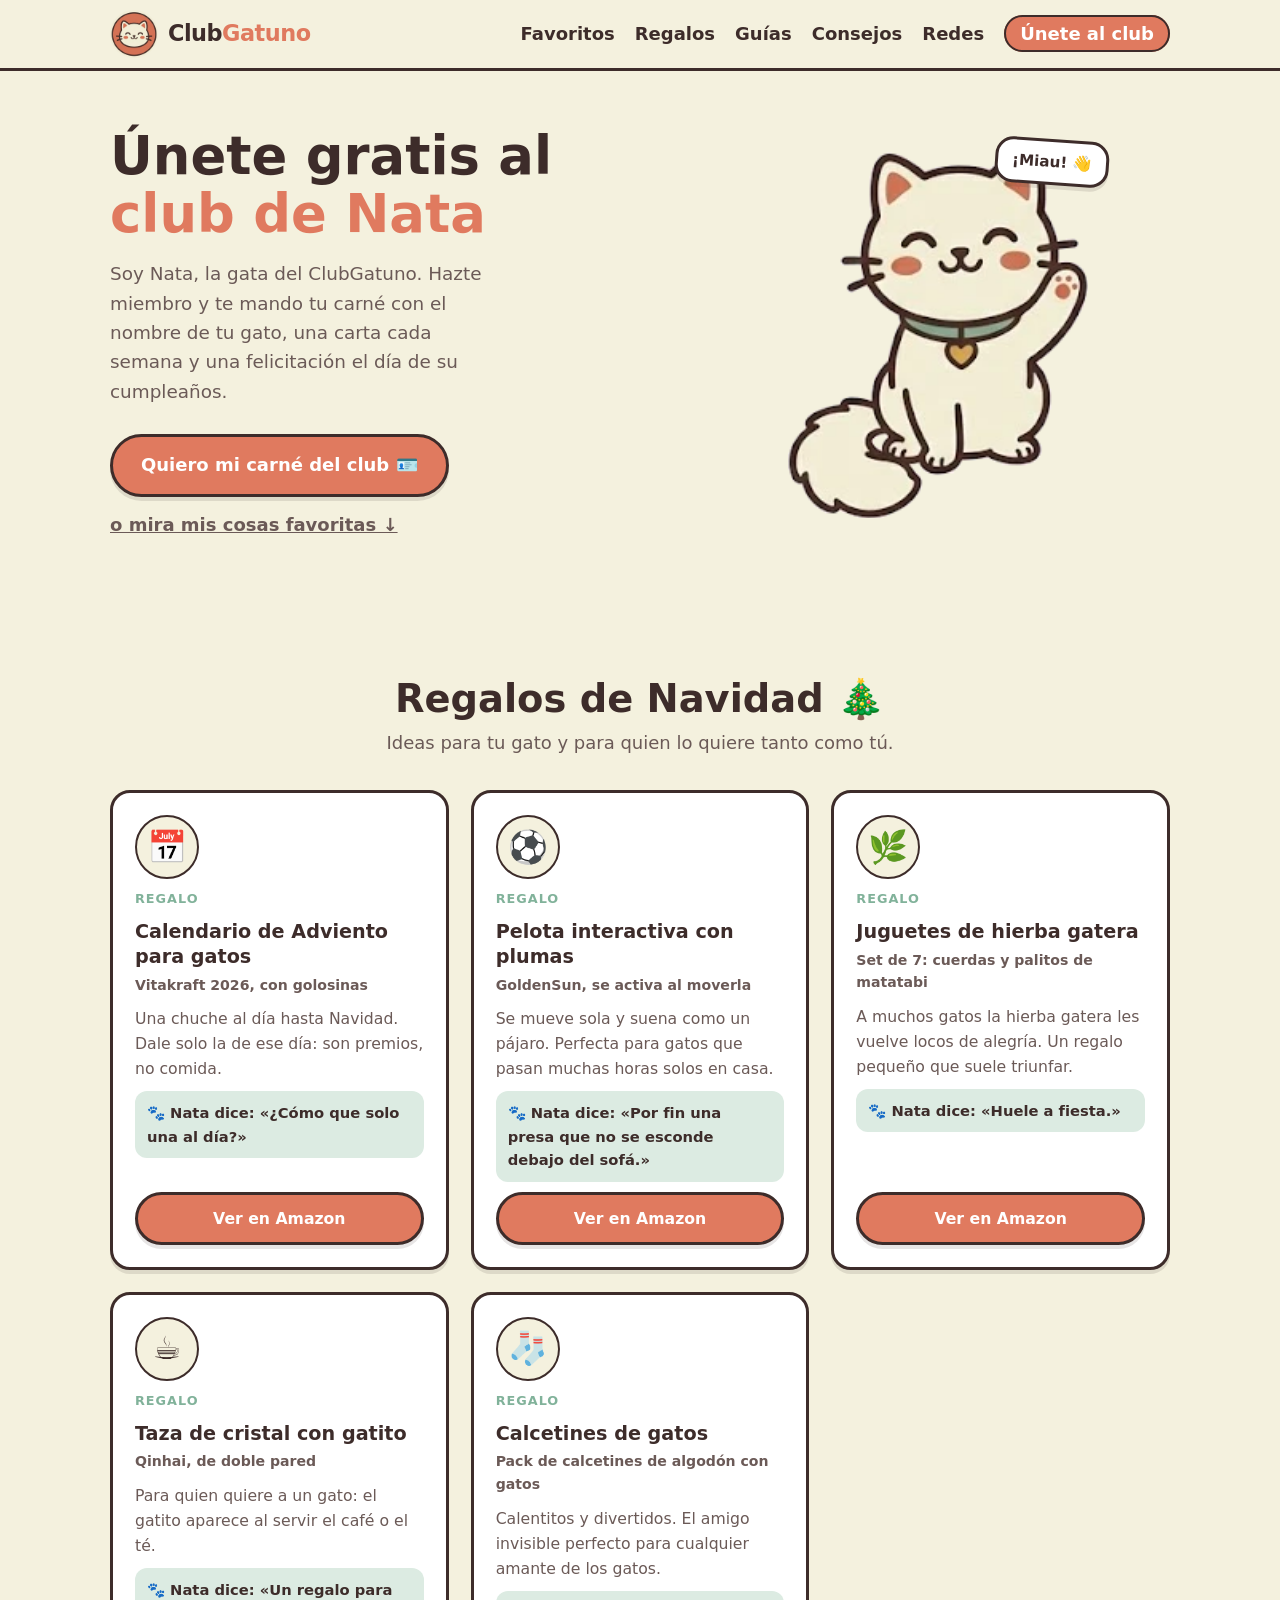
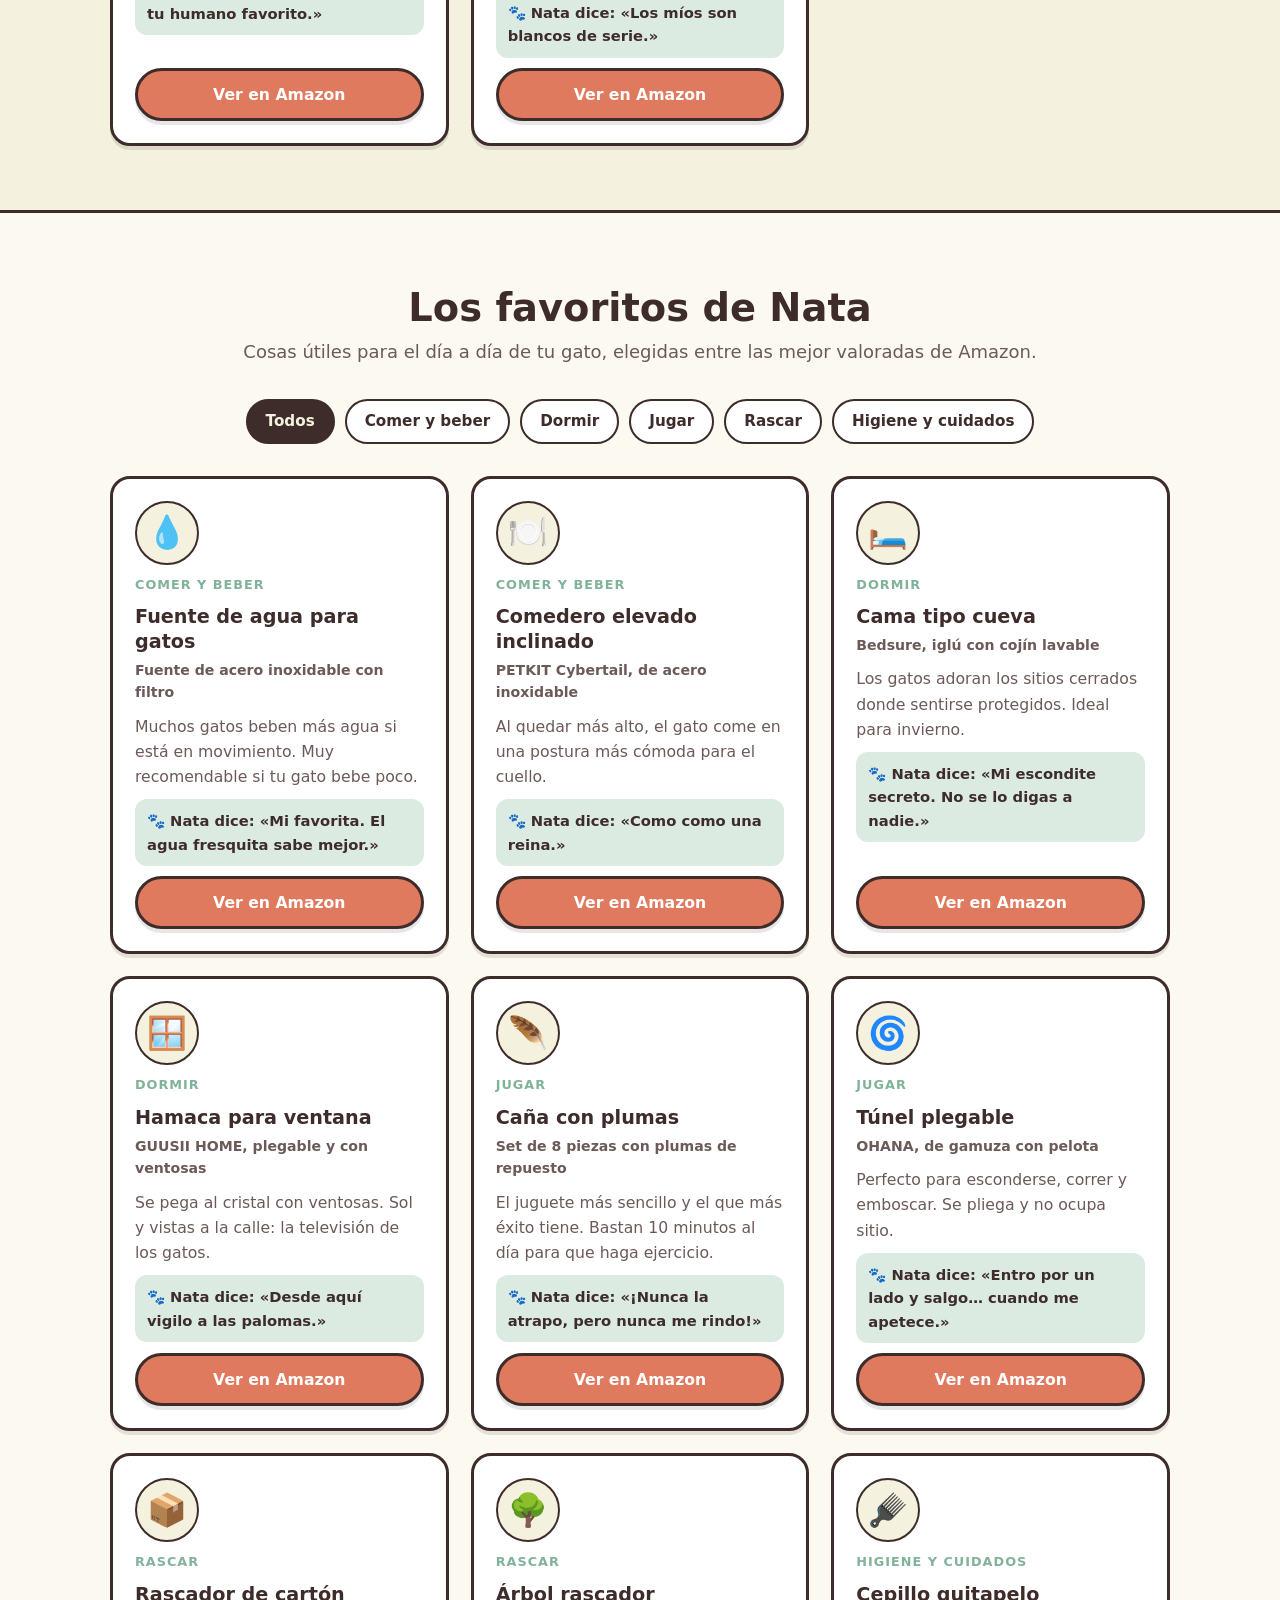
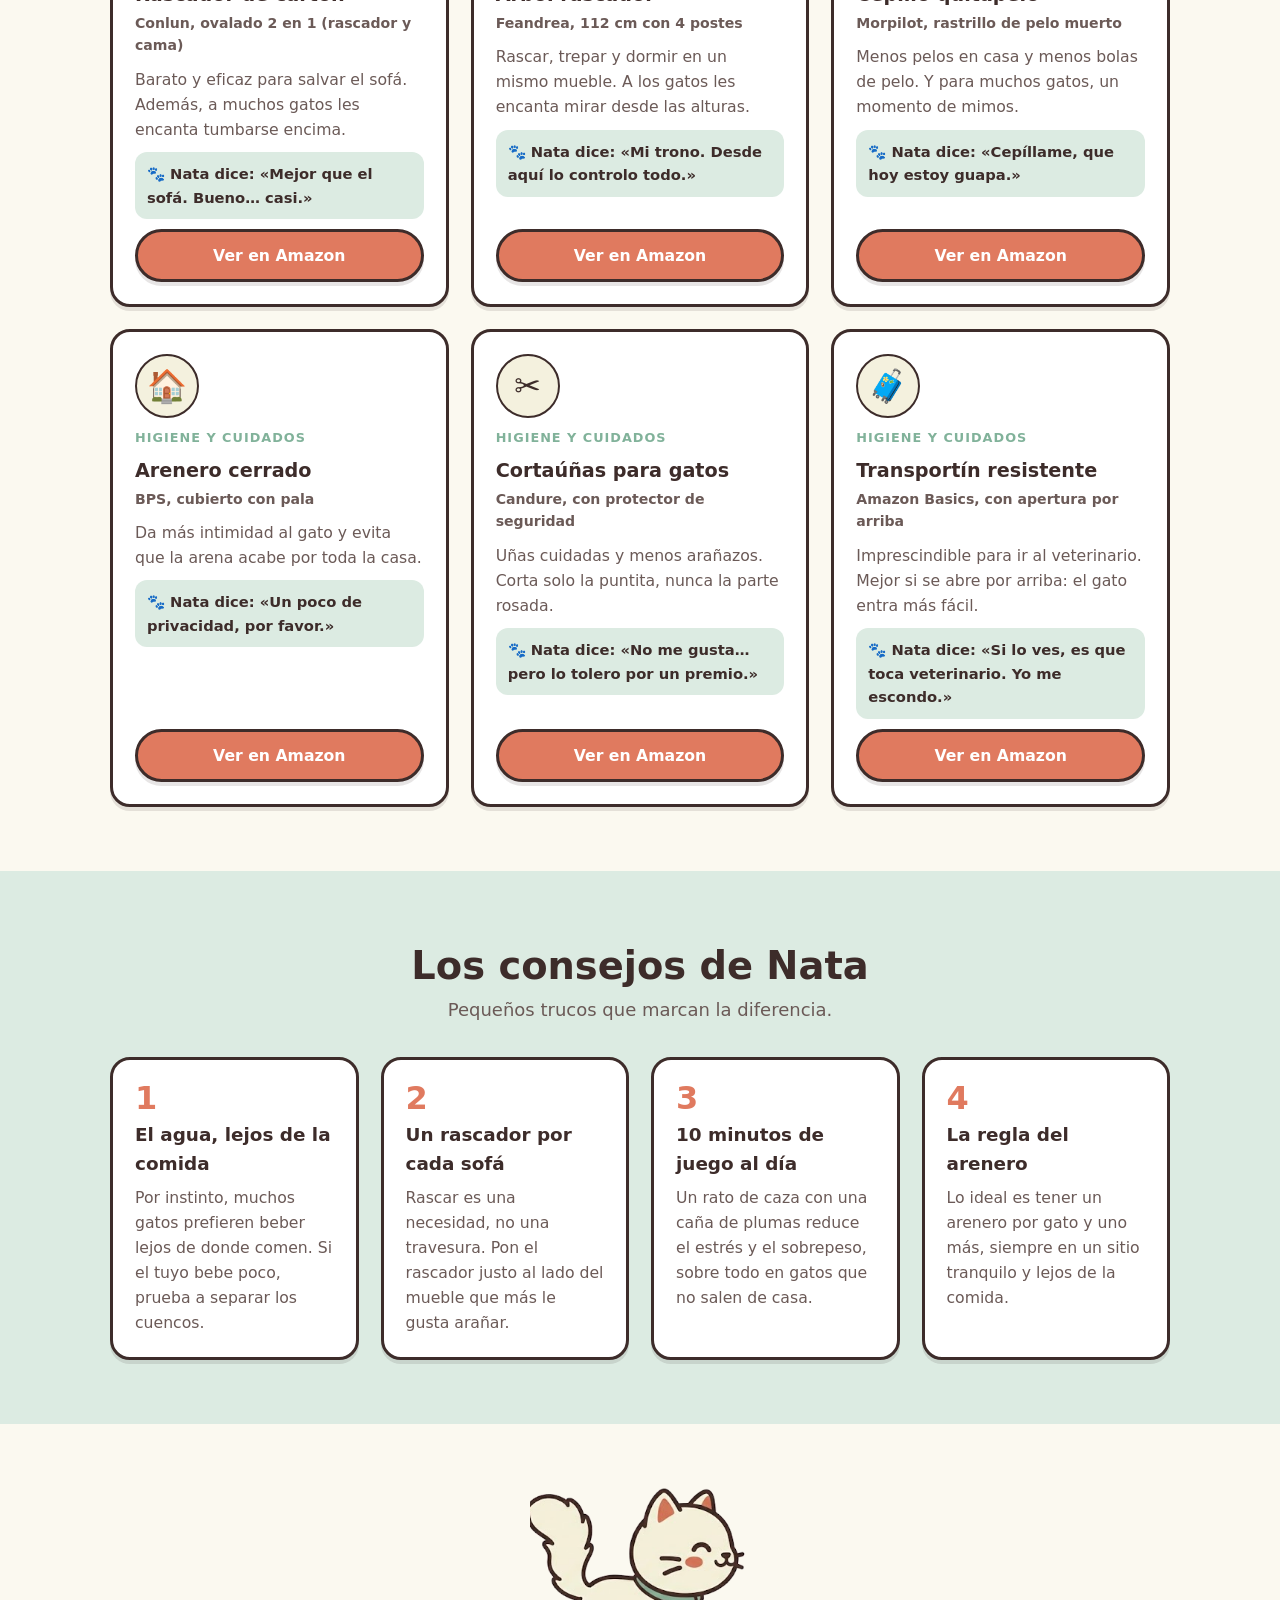
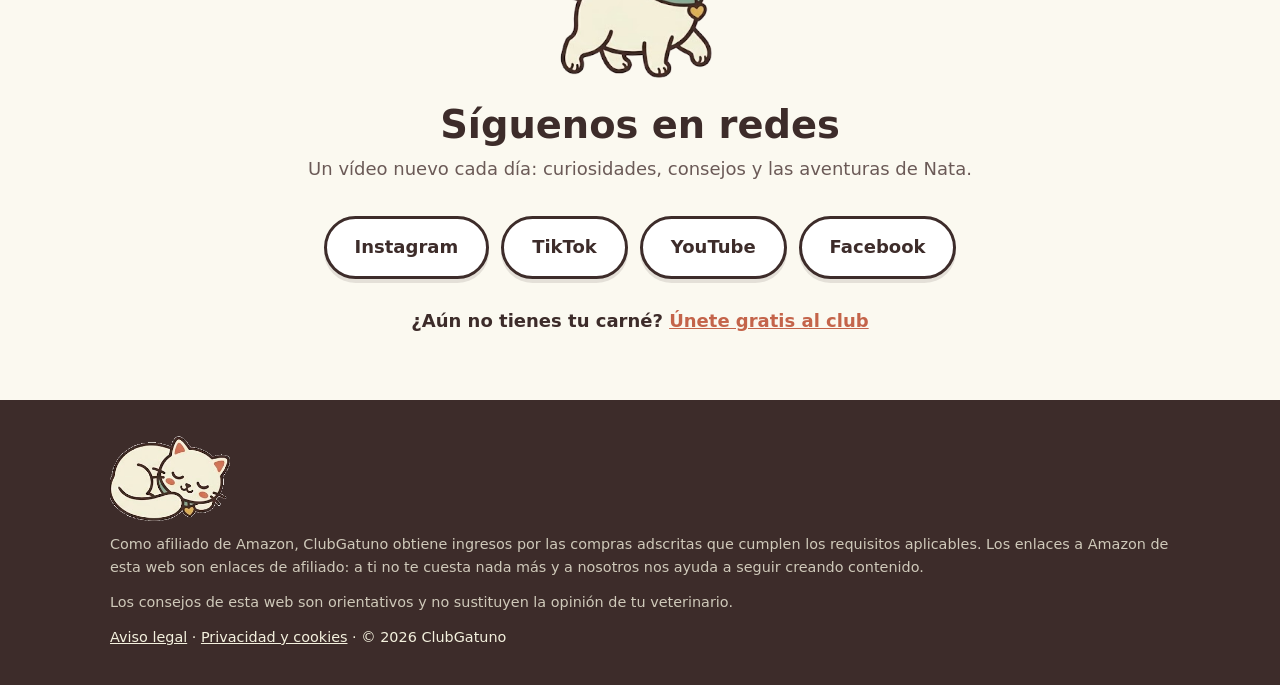
==== commit 47612908: "Sección de guías y primera guía: señales de dolor en gatos Co-Authored-By: Claude Opus 5.5 <noreply@" ====
--- a/index.html
+++ b/index.html
@@ -33,6 +33,7 @@
         <ul class="menu">
           <li><a href="#favoritos">Favoritos</a></li>
           <li><a href="#regalos">Regalos</a></li>
+          <li><a href="guias/">Guías</a></li>
           <li><a href="#consejos">Consejos</a></li>
           <li><a href="#redes">Redes</a></li>
           <li><a class="menu-club" href="club.html">Únete al club</a></li>
--- a/styles.css
+++ b/styles.css
@@ -177,3 +177,56 @@
   .bocadillo { right: -30px; }
   section { padding: 48px 0; }
 }
+
+/* ---------- Guías (artículos) ---------- */
+.guia { max-width: 760px; padding: 40px 20px 56px; }
+.guia-miga { font-size: 0.9rem; font-weight: 700; color: var(--marron-suave); margin-bottom: 14px; }
+.guia-miga a { color: var(--terracota-oscuro); }
+.guia h1 { font-size: clamp(1.9rem, 5vw, 2.6rem); line-height: 1.15; font-weight: 900; margin-bottom: 12px; }
+.guia-entradilla { font-size: 1.15rem; color: var(--marron-suave); margin-bottom: 10px; }
+.guia-fecha { font-size: 0.88rem; color: var(--marron-suave); margin-bottom: 26px; }
+.guia h2 { font-size: 1.45rem; line-height: 1.25; margin: 34px 0 10px; }
+.guia h3 { font-size: 1.15rem; margin: 22px 0 6px; }
+.guia p, .guia li { margin-bottom: 12px; }
+.guia ul, .guia ol { padding-left: 24px; }
+.guia a { color: var(--terracota-oscuro); }
+.guia table { width: 100%; border-collapse: collapse; margin: 10px 0 20px; font-size: 0.95rem; background: #fff; }
+.guia th, .guia td { border: 2px solid var(--marron); padding: 8px 10px; text-align: left; vertical-align: top; }
+.guia th { background: var(--crema); }
+.tabla-scroll { overflow-x: auto; }
+.resumen-rapido {
+  background: #fff; border: 3px solid var(--marron); border-radius: var(--radio);
+  box-shadow: var(--sombra); padding: 18px 22px; margin: 6px 0 24px;
+}
+.resumen-rapido h2 { font-size: 1.1rem; margin: 0 0 8px; }
+.resumen-rapido ul { margin: 0; }
+.resumen-rapido li { margin-bottom: 6px; }
+.nota-nata {
+  display: flex; gap: 14px; align-items: center;
+  background: var(--salvia-claro); border-radius: var(--radio); padding: 14px 18px; margin: 24px 0;
+}
+.nota-nata img { width: 84px; flex-shrink: 0; }
+.nota-nata p { margin: 0; font-weight: 700; }
+.aviso-urgente {
+  background: #FDE3DA; border-left: 6px solid var(--terracota-oscuro);
+  border-radius: 12px; padding: 14px 18px; margin: 20px 0;
+}
+.aviso-urgente p:last-child, .aviso-urgente ul:last-child { margin-bottom: 0; }
+.guia-producto {
+  background: #fff; border: 2px dashed var(--marron); border-radius: 14px; padding: 14px 18px; margin: 18px 0;
+}
+.guia-producto p { margin-bottom: 8px; }
+.guia-club {
+  text-align: center; background: var(--crema); border: 3px solid var(--marron);
+  border-radius: var(--radio); padding: 26px 20px; margin: 40px 0 20px;
+}
+.guia-club img { width: 110px; margin: 0 auto 8px; }
+.guia-club h2 { margin-top: 0; }
+.guia-club .boton { color: #fff; margin-top: 8px; }
+.guia-fuentes { font-size: 0.88rem; color: var(--marron-suave); border-top: 2px solid var(--crema); padding-top: 14px; margin-top: 30px; }
+.guia-fuentes li { margin-bottom: 4px; }
+.guia-relacionadas { margin-top: 26px; }
+.lista-guias { display: grid; grid-template-columns: repeat(auto-fill, minmax(280px, 1fr)); gap: 22px; }
+.lista-guias a { text-decoration: none; }
+.lista-guias .tarjeta:hover { transform: translateY(-2px); }
+.lista-guias .tarjeta img { width: 90px; }
